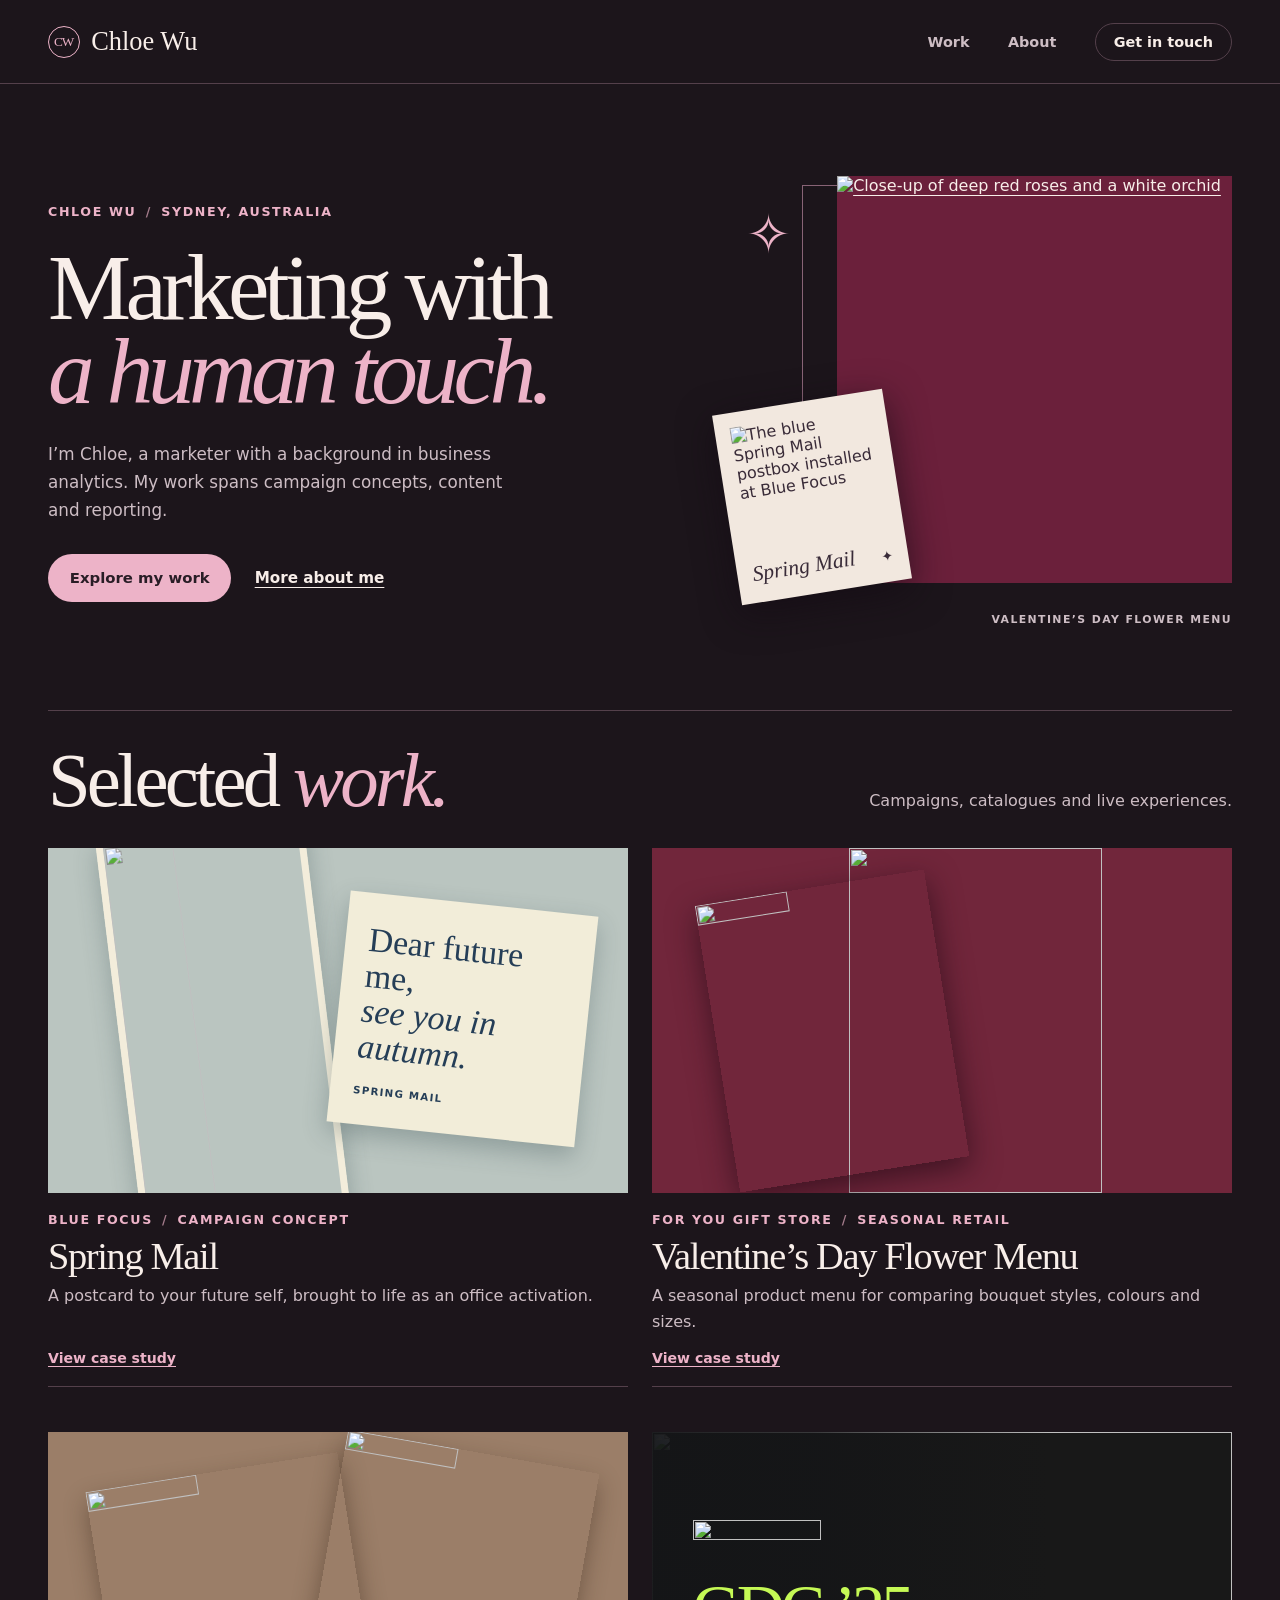
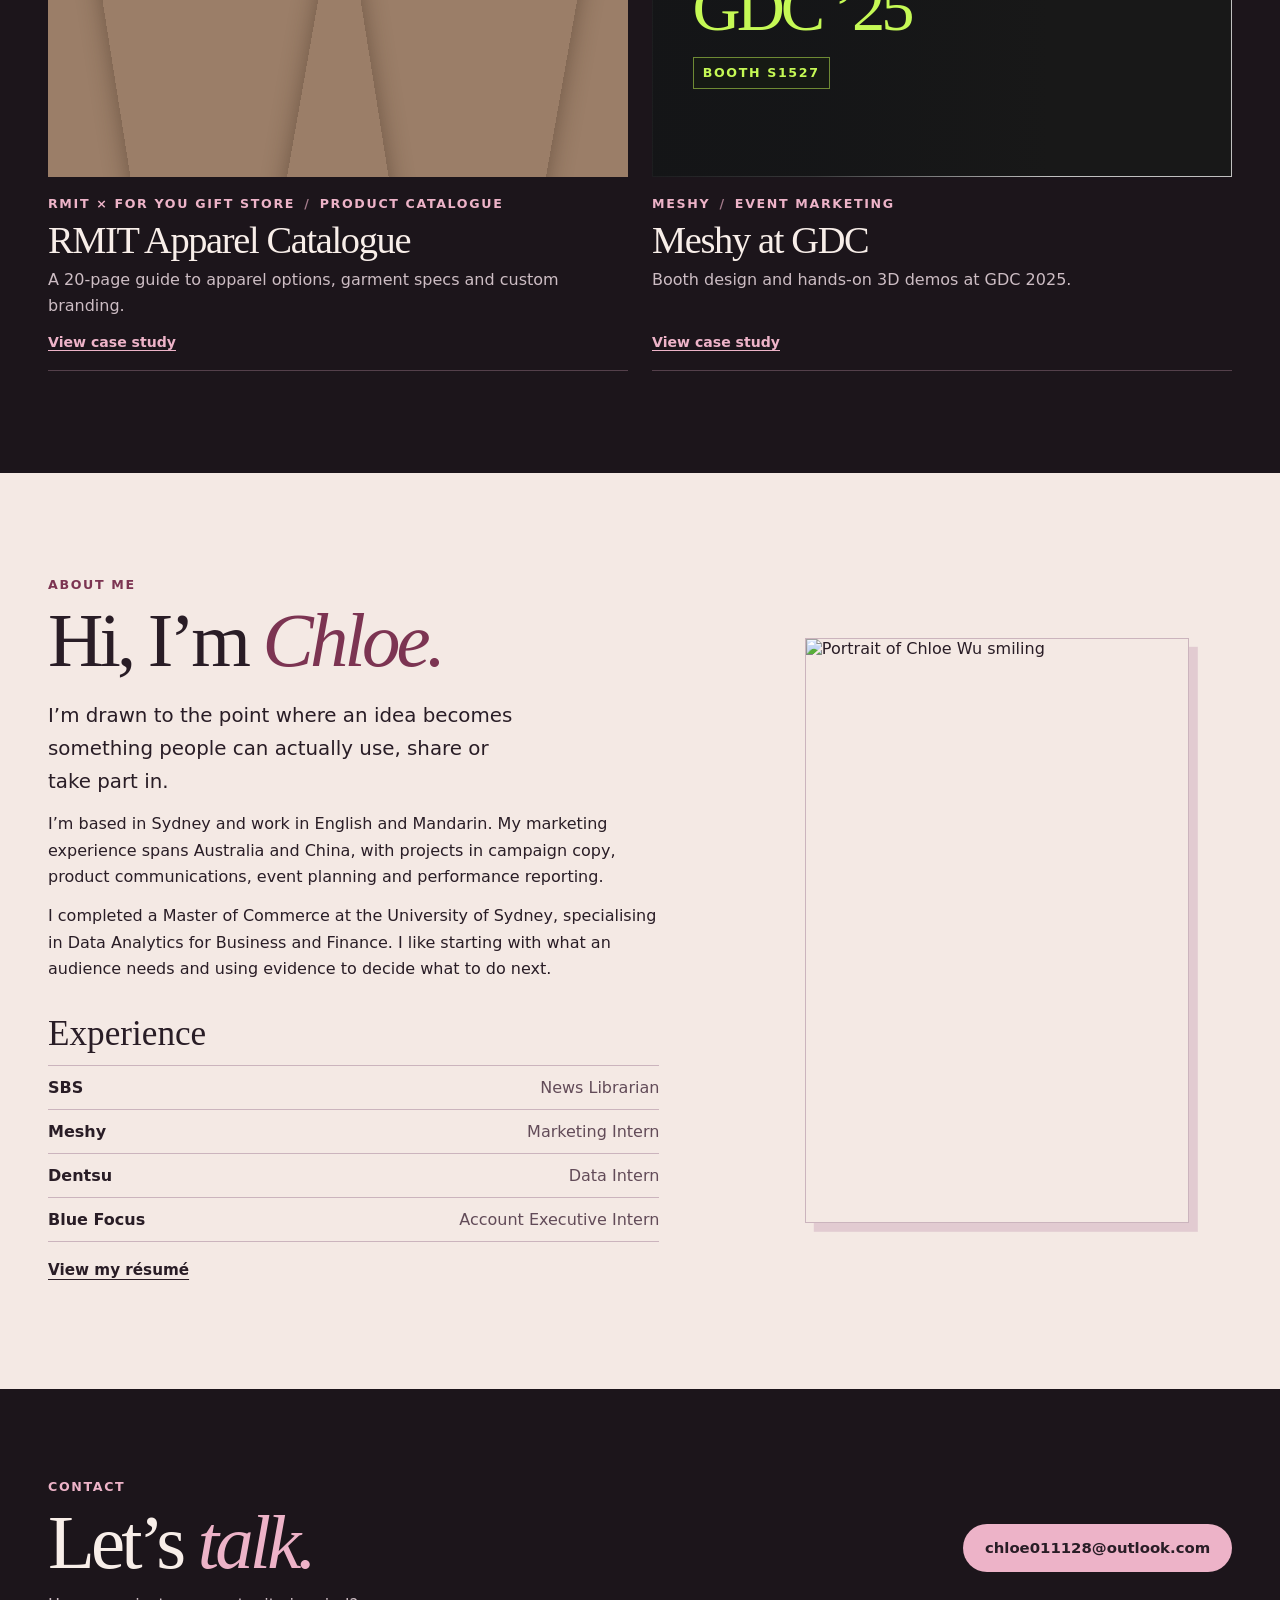
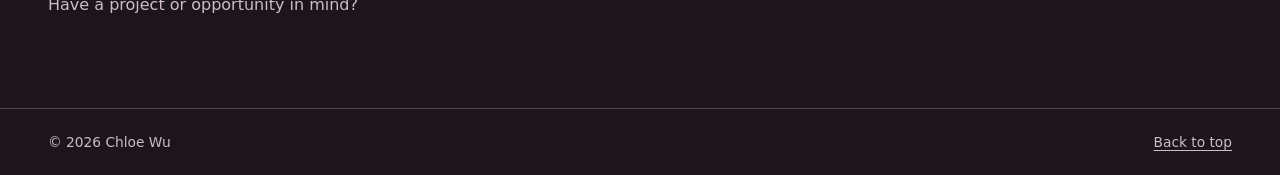
==== index.html @ f02d383d "Add portfolio pages and styles" ====
<!doctype html>
<html lang="en">
<head>
  <meta charset="utf-8">
  <meta name="viewport" content="width=device-width, initial-scale=1">
  <meta name="theme-color" content="#1c151b">
  <meta name="description" content="Selected work by Chloe Wu, a Sydney-based marketer working across campaign concepts, content and analytics.">
  <title>Chloe Wu | Marketing Portfolio</title>
  <link rel="icon" href="assets/icon.png">
  <link rel="stylesheet" href="styles.css">
</head>
<body>
  <a class="skip-link" href="#main">Skip to content</a>
  <header class="site-header">
    <div class="shell header-inner">
      <a class="wordmark" href="./" aria-label="Chloe Wu home">
        <span class="seal" aria-hidden="true">CW</span> Chloe Wu
      </a>
      <nav class="site-nav" aria-label="Main navigation">
        <a href="#work">Work</a>
        <a href="#about">About</a>
        <a class="nav-contact" href="#contact">Get in touch</a>
      </nav>
    </div>
  </header>

  <main id="main">
    <section class="hero shell" aria-labelledby="hero-title">
      <div class="hero-copy">
        <p class="overline hero-location">Chloe Wu <span aria-hidden="true">/</span> Sydney, Australia</p>
        <h1 id="hero-title">Marketing with<br><em>a human touch.</em></h1>
        <p class="intro">I’m Chloe, a marketer with a background in business analytics. My work spans campaign concepts, content and reporting.</p>
        <div class="hero-actions">
          <a class="button button-primary" href="#work">Explore my work</a>
          <a class="text-link" href="#about">More about me</a>
        </div>
      </div>
      <div class="hero-art" aria-label="Details from two featured projects">
        <a class="hero-flower" href="valentines.html" aria-label="View the Valentine’s Day Flower Menu case study">
          <img src="assets/rose-detail.webp" alt="Close-up of deep red roses and a white orchid">
        </a>
        <a class="hero-postcard" href="spring-mail.html" aria-label="View the Spring Mail case study">
          <img src="assets/spring-mailbox.webp" alt="The blue Spring Mail postbox installed at Blue Focus">
          <span>Spring Mail <span aria-hidden="true">✦</span></span>
        </a>
        <span class="hero-sparkle" aria-hidden="true">✧</span>
        <span class="hero-caption overline">Valentine’s Day Flower Menu</span>
      </div>
    </section>

    <section class="work shell" id="work" aria-labelledby="work-title">
      <div class="section-heading">
        <h2 id="work-title">Selected <em>work.</em></h2>
        <p>Campaigns, catalogues and live experiences.</p>
      </div>
      <div class="project-grid">
        <article class="project">
          <a class="project-link" href="spring-mail.html">
            <div class="project-art art-spring">
              <img class="spring-print" src="assets/spring-mailbox.webp" alt="" width="402" height="469" loading="lazy">
              <div class="spring-print-copy" aria-hidden="true">Dear future me,<br><i>see you in autumn.</i><span>Spring Mail</span></div>
            </div>
            <div class="project-copy">
              <p class="overline">Blue Focus <span aria-hidden="true">/</span> Campaign concept</p>
              <h3>Spring Mail</h3>
              <p>A postcard to your future self, brought to life as an office activation.</p>
              <span class="project-action">View case study</span>
            </div>
          </a>
        </article>
        <article class="project">
          <a class="project-link" href="valentines.html">
            <div class="project-art art-valentine">
              <img class="valentine-detail" src="assets/rose-detail.webp" alt="" width="713" height="714" loading="lazy">
              <img class="valentine-cover" src="assets/valentine-cover.webp" alt="" width="1201" height="1500" loading="lazy">
            </div>
            <div class="project-copy">
              <p class="overline">For You Gift Store <span aria-hidden="true">/</span> Seasonal retail</p>
              <h3>Valentine’s Day Flower Menu</h3>
              <p>A seasonal product menu for comparing bouquet styles, colours and sizes.</p>
              <span class="project-action">View case study</span>
            </div>
          </a>
        </article>
        <article class="project">
          <a class="project-link" href="catalogue.html">
            <div class="project-art art-catalogue">
              <img class="catalogue-cover" src="assets/catalogue-cover.webp" alt="" width="1061" height="1500" loading="lazy">
              <img class="catalogue-inside" src="assets/catalogue-polos.webp" alt="" width="1061" height="1500" loading="lazy">
            </div>
            <div class="project-copy">
              <p class="overline">RMIT × For You Gift Store <span aria-hidden="true">/</span> Product catalogue</p>
              <h3>RMIT Apparel Catalogue</h3>
              <p>A 20-page guide to apparel options, garment specs and custom branding.</p>
              <span class="project-action">View case study</span>
            </div>
          </a>
        </article>
        <article class="project">
          <a class="project-link" href="meshy.html">
            <div class="project-art art-meshy" aria-hidden="true">
              <img class="meshy-artwork" src="assets/meshy-gdc-artwork.webp" width="1600" height="900" alt="" loading="lazy">
              <div class="meshy-poster">
                <img class="meshy-wordmark" src="assets/meshy-wordmark.svg" width="406" height="128" alt="" loading="lazy">
                <p class="meshy-poster-title">GDC ’25</p>
                <p class="overline">Booth S1527</p>
              </div>
            </div>
            <div class="project-copy">
              <p class="overline">Meshy <span aria-hidden="true">/</span> Event marketing</p>
              <h3>Meshy at GDC</h3>
              <p>Booth design and hands-on 3D demos at GDC 2025.</p>
              <span class="project-action">View case study</span>
            </div>
          </a>
        </article>
      </div>
    </section>

    <section class="about" id="about" aria-labelledby="about-title">
      <div class="shell about-inner">
        <div>
          <p class="overline">About me</p>
          <h2 id="about-title">Hi, I’m <em>Chloe.</em></h2>
          <p class="about-lede">I’m drawn to the point where an idea becomes something people can actually use, share or take part in.</p>
          <p>I’m based in Sydney and work in English and Mandarin. My marketing experience spans Australia and China, with projects in campaign copy, product communications, event planning and performance reporting.</p>
          <p>I completed a Master of Commerce at the University of Sydney, specialising in Data Analytics for Business and Finance. I like starting with what an audience needs and using evidence to decide what to do next.</p>
        </div>
        <figure class="about-portrait">
          <img src="assets/chloe-portrait.webp?v=b57945d8" width="900" height="1374" alt="Portrait of Chloe Wu smiling" loading="lazy" decoding="async">
        </figure>
        <div class="experience">
          <h3>Experience</h3>
          <dl>
            <div><dt>SBS</dt><dd>News Librarian</dd></div>
            <div><dt>Meshy</dt><dd>Marketing Intern</dd></div>
            <div><dt>Dentsu</dt><dd>Data Intern</dd></div>
            <div><dt>Blue Focus</dt><dd>Account Executive Intern</dd></div>
          </dl>
          <a class="text-link" href="resume.html">View my résumé</a>
        </div>
      </div>
    </section>

    <section class="contact shell" id="contact" aria-labelledby="contact-title">
      <div>
        <p class="overline">Contact</p>
        <h2 id="contact-title">Let’s <em>talk.</em></h2>
        <p>Have a project or opportunity in mind?</p>
      </div>
      <a class="button button-primary email-button" href="mailto:chloe011128@outlook.com">chloe011128@outlook.com</a>
    </section>
  </main>
  <footer class="site-footer">
    <div class="shell footer-inner">
      <span>© 2026 Chloe Wu</span>
      <a href="#">Back to top</a>
    </div>
  </footer>
</body>
</html>
---- styles.css ----
:root {
  color-scheme: dark;
  --background: #1c151b;
  --text: #f8eee9;
  --muted: #cdbdc4;
  --accent: #edb3c8;
  --line: #54404b;
  --paper: #f4e9e4;
  --ink: #291d26;
  --serif: "Instrument Serif", "Baskerville", "Palatino Linotype", "Book Antiqua", Georgia, serif;
  --sans: "DM Sans", "Avenir Next", Avenir, system-ui, sans-serif;
  font-family: var(--sans);
  font-synthesis: none;
  scroll-behavior: smooth;
}

*, *::before, *::after { box-sizing: border-box; }
body { margin: 0; color: var(--text); background: var(--background); }
img { display: block; width: 100%; height: auto; }
a { color: inherit; text-underline-offset: .25em; }
a:focus-visible { outline: 2px solid currentColor; outline-offset: 5px; }
h1, h2, h3, p, dl, dd, figure { margin: 0; }
h1, h2, h3 { font-weight: 400; }
em { color: var(--accent); font-weight: 400; }
p { line-height: 1.65; }
.shell { width: min(100% - 6rem, 76rem); margin-inline: auto; }
.overline {
  color: var(--accent);
  font-size: .79rem;
  font-weight: 650;
  letter-spacing: .13em;
  line-height: 1.5;
  text-transform: uppercase;
}
.overline span { opacity: .65; margin-inline: .25em; }
.skip-link {
  position: fixed;
  z-index: 5;
  top: .6rem;
  left: .6rem;
  padding: .65rem 1rem;
  transform: translateY(-170%);
  background: var(--paper);
  color: var(--ink);
}
.skip-link:focus { transform: none; }

.site-header { border-bottom: 1px solid var(--line); }
.header-inner, .footer-inner {
  display: flex;
  align-items: center;
  justify-content: space-between;
  min-height: 5.2rem;
  gap: 1rem;
}
.wordmark {
  display: inline-flex;
  align-items: center;
  gap: .7rem;
  color: var(--text);
  white-space: nowrap;
  font-family: var(--serif);
  font-size: 1.65rem;
  text-decoration: none;
}
.seal {
  display: grid;
  width: 2rem;
  height: 2rem;
  place-items: center;
  border: 1px solid var(--accent);
  border-radius: 50%;
  color: var(--accent);
  font-size: .83rem;
  letter-spacing: -.09em;
  padding-right: .08em;
}
.site-nav { display: flex; align-items: center; gap: clamp(1rem, 3vw, 2.5rem); }
.site-nav a {
  padding-block: .65rem;
  color: var(--muted);
  white-space: nowrap;
  text-decoration: none;
  font-size: .9rem;
  font-weight: 550;
}
.site-nav a:hover, .site-nav a[aria-current] { color: var(--text); text-decoration: underline; }
.site-nav .nav-contact {
  padding: .63rem 1.12rem;
  border: 1px solid var(--line);
  border-radius: 2rem;
  color: var(--text);
}
.site-nav .nav-contact:hover { border-color: var(--accent); color: var(--accent); text-decoration: none; }

.hero {
  display: grid;
  grid-template-columns: 1.22fr 1fr;
  align-items: center;
  gap: clamp(1.25rem, 4.7vw, 4.5rem);
  padding-block: clamp(3.7rem, 7.2vw, 7rem) clamp(3.4rem, 6.4vw, 6rem);
}
.hero-location { margin-bottom: 1.5rem; }
.hero h1 {
  font-family: var(--serif);
  font-size: clamp(3.25rem, 7.3vw, 7rem);
  line-height: .9;
  letter-spacing: -.06em;
}
.hero h1 em { white-space: nowrap; }
.hero-copy .intro {
  max-width: 29rem;
  margin-top: 1.7rem;
  color: var(--muted);
  font-size: 1.05rem;
}
.hero-actions, .case-actions {
  display: flex;
  align-items: center;
  flex-wrap: wrap;
  gap: 1rem 1.45rem;
  margin-top: 1.85rem;
}
.button {
  display: inline-flex;
  align-items: center;
  justify-content: center;
  min-height: 3rem;
  padding: .72rem 1.3rem;
  border: 1px solid transparent;
  border-radius: 2rem;
  text-align: center;
  text-decoration: none;
  font-size: .93rem;
  font-weight: 700;
  transition: background-color .2s, border-color .2s;
}
.button-primary { color: var(--ink); background: var(--accent); }
.button-primary:hover { background: #f8c9d9; }
.button-secondary { border-color: var(--line); color: var(--text); }
.button-secondary:hover { border-color: var(--accent); background: #372832; }
.text-link { display: inline-block; padding-block: .45rem; font-size: .95rem; font-weight: 600; }
.text-link:hover { color: var(--accent); }

.hero-art { position: relative; isolation: isolate; aspect-ratio: 1.12; }
.hero-art::before {
  position: absolute;
  inset: 2% 6% 10% 15%;
  z-index: -1;
  border: 1px solid #886376;
  content: "";
}
.hero-flower {
  position: absolute;
  inset: 0 0 10% 22%;
  overflow: hidden;
  display: block;
  background: #6b203b;
}
.hero-flower img { height: 100%; object-fit: cover; transition: transform .45s; }
.hero-flower:hover img { transform: scale(1.04); }
.hero-postcard {
  position: absolute;
  left: 0;
  bottom: 8%;
  display: block;
  width: 34%;
  padding: 3%;
  transform: rotate(-9deg);
  background: #f2e8df;
  color: #392b38;
  box-shadow: 0 10px 36px #140b13aa;
  text-decoration: none;
  transition: transform .22s;
}
.hero-postcard:hover { transform: rotate(-5deg) translateY(-.25rem); }
.hero-postcard img { aspect-ratio: 1.13; object-fit: cover; object-position: 50% 42%; }
.hero-postcard span { display: block; padding-top: .5em; font-family: var(--serif); font-style: italic; font-size: clamp(.85rem, 2vw, 1.35rem); }
.hero-postcard span span { float: right; font-family: var(--sans); font-style: normal; font-size: .65em; }
.hero-caption { position: absolute; right: 0; bottom: 0; color: var(--muted); font-size: .68rem; }
.hero-sparkle { position: absolute; top: 7%; left: 4%; color: var(--accent); font-size: clamp(1.8rem, 4.2vw, 3.85rem); line-height: 1; }

.work { padding-bottom: clamp(3.6rem, 8vw, 7rem); border-top: 1px solid var(--line); scroll-margin-top: 1.25rem; }
.section-heading {
  display: flex;
  justify-content: space-between;
  align-items: baseline;
  gap: 1.25rem;
  padding-block: 2rem 1.8rem;
}
.section-heading h2, .about h2, .contact h2 {
  font-family: var(--serif);
  font-size: clamp(3.15rem, 6vw, 5.55rem);
  line-height: .99;
  letter-spacing: -.05em;
}
.section-heading > p { color: var(--muted); }
.project-grid { display: grid; grid-template-columns: repeat(2, minmax(0, 1fr)); gap: 2.8rem 1.5rem; }
.project { min-width: 0; }
.project-link {
  display: flex;
  flex-direction: column;
  height: 100%;
  border-bottom: 1px solid var(--line);
  text-decoration: none;
}
.project-art {
  position: relative;
  isolation: isolate;
  overflow: hidden;
  aspect-ratio: 1.68;
  background: #4c3845;
}
.project-art > img, .project-art > div { transition: transform .35s; }
.project-link:hover .project-art > :first-child { transform: scale(1.045) rotate(var(--art-tilt, 0deg)); }
.art-spring { background: #bac5c0; }
.spring-print {
  position: absolute;
  --art-tilt: -7deg;
  top: -6%;
  left: 12%;
  width: 36%;
  height: 113%;
  object-fit: cover;
  border: .45rem solid #f3eddb;
  transform: rotate(var(--art-tilt));
  box-shadow: 0 10px 24px #2f47494d;
}
.spring-print-copy {
  position: absolute;
  top: 16%;
  left: 50%;
  width: 43%;
  padding: 5% 4%;
  transform: rotate(6deg);
  background: #f2edd9;
  color: #253e57;
  font-family: var(--serif);
  font-size: clamp(1.25rem, 2.65vw, 2.45rem);
  line-height: 1.05;
  box-shadow: 0 10px 24px #2f47494d;
}
.spring-print-copy span {
  display: block;
  margin-top: 1.2rem;
  font: 650 .64rem var(--sans);
  letter-spacing: .125em;
  text-transform: uppercase;
}
.art-valentine { background: #71263b; }
.valentine-detail { position: absolute; inset: 0 0 0 auto; width: 66%; height: 100%; object-fit: cover; }
.valentine-cover {
  position: absolute;
  top: 11%;
  left: 11%;
  width: 40%;
  transform: rotate(-9deg);
  box-shadow: 0 10px 30px #260b16aa;
}
.art-catalogue { background: #9b7e68; }
.catalogue-cover, .catalogue-inside {
  position: absolute;
  width: 44%;
  box-shadow: 0 11px 24px #33231570;
}
.catalogue-cover { --art-tilt: -9deg; left: 11%; top: 11%; z-index: 1; transform: rotate(var(--art-tilt)); }
.catalogue-inside { left: 46%; top: 5%; transform: rotate(10deg); }
.art-meshy {
  --meshy-lime: #c5f955;
  background: #181818;
}
.meshy-artwork {
  position: absolute;
  inset: 0;
  height: 100%;
  object-fit: cover;
  object-position: 63% bottom;
}
.art-meshy::after {
  position: absolute;
  inset: 0;
  z-index: 1;
  background: linear-gradient(90deg, #141517f2 0%, #141517c9 28%, #14151700 69%);
  content: "";
  pointer-events: none;
}
.meshy-poster {
  position: relative;
  z-index: 2;
  display: grid;
  align-content: center;
  justify-items: start;
  gap: clamp(.65rem, 1.5vw, 1.35rem);
  height: 100%;
  padding: 5% 7%;
}
.meshy-wordmark { width: clamp(5.5rem, 10vw, 8rem); }
.meshy-poster-title {
  color: var(--meshy-lime);
  font: 400 clamp(2.65rem, 5.2vw, 5rem)/.88 var(--serif);
  letter-spacing: -.06em;
}
.meshy-poster .overline {
  padding: .46em .72em;
  border: 1px solid #c5f95580;
  background: #161a14;
  color: var(--meshy-lime);
}
.project-copy { display: grid; grid-template-rows: auto auto 1fr auto; flex: 1; align-items: start; gap: .44rem; padding-block: 1.1rem 1.25rem; }
.project-copy h3 { font-family: var(--serif); font-size: clamp(1.85rem, 3vw, 2.75rem); line-height: 1.02; letter-spacing: -.035em; }
.project-copy > p:not(.overline) { color: var(--muted); }
.project-action { justify-self: start; margin-top: .45rem; font-size: .88rem; font-weight: 650; color: var(--accent); text-decoration: underline; text-underline-offset: .23em; }
.project-link:hover .project-action { color: var(--text); }

.about { background: var(--paper); color: var(--ink); }
.about-inner {
  display: grid;
  grid-template-columns: minmax(0, 1.3fr) minmax(0, 1fr);
  gap: 2rem clamp(2rem, 8vw, 8rem);
  padding-block: clamp(3.4rem, 8vw, 7rem);
}
.about .overline, .about em, .about .text-link:hover { color: #7c3452; }
.about h2 { margin-block: .55rem 1.3rem; }
.about p + p { margin-top: .8rem; }
.about .about-lede { font-size: 1.24rem; max-width: 30rem; }
.about-portrait {
  grid-area: 1 / 2 / span 2;
  align-self: center;
  justify-self: center;
  width: min(100%, 24rem);
  border: 1px solid #cbb4bd;
  box-shadow: .55rem .55rem 0 #e2cbd1;
}
.experience { grid-column: 1; }
.experience h3 { font-family: var(--serif); font-size: 2.2rem; margin-bottom: .65rem; }
.experience dl { border-top: 1px solid #cbb4bd; }
.experience dl div { display: flex; justify-content: space-between; align-items: baseline; gap: .8rem; padding: .75rem 0; border-bottom: 1px solid #cbb4bd; }
.experience dt { font-weight: 700; }
.experience dd { text-align: right; color: #624b58; }
.experience .text-link { margin-top: .75rem; }

.contact { display: flex; align-items: center; justify-content: space-between; flex-wrap: wrap; gap: 1.4rem; padding-block: clamp(3.3rem, 7vw, 6rem); }
.contact h2 { margin-block: .5rem .7rem; }
.contact p:last-child { color: var(--muted); }
.email-button { overflow-wrap: anywhere; }
.site-footer { border-top: 1px solid var(--line); }
.footer-inner { min-height: 4.1rem; color: var(--muted); font-size: .86rem; }
.footer-inner a:hover { color: var(--text); }

.case-main { padding-block: 2rem 5rem; }
.case-back { color: var(--muted); }
.case-header { padding-block: 2.4rem 2.1rem; }
.case-header h1 {
  max-width: 66rem;
  margin-block: .72rem 1rem;
  font: 400 clamp(3.25rem, 8vw, 7.3rem)/.9 var(--serif);
  letter-spacing: -.055em;
}
.case-header .intro { max-width: 40rem; color: var(--muted); font-size: 1.12rem; }
.case-figure { margin-bottom: 2.6rem; }
.case-figure > .project-art { aspect-ratio: 2.45; }
.case-figure .spring-print { width: 26%; left: 19%; }
.case-figure .spring-print-copy { width: 33%; }
.case-figure .valentine-cover { width: 27%; left: 15%; }
.case-figure .catalogue-cover, .case-figure .catalogue-inside { width: 26%; }
.case-figure .catalogue-cover { left: 23%; }
.case-figure .catalogue-inside { left: 48%; }
.gdc-hero .meshy-poster-title { font-size: clamp(3.25rem, 8.4vw, 8rem); }
.gdc-hero .meshy-wordmark { width: clamp(6rem, 13vw, 10rem); }
.case-content {
  display: grid;
  grid-template-columns: minmax(0, 1.65fr) minmax(0, .8fr);
  gap: 2.1rem 4rem;
  max-width: 64rem;
  margin: 0 auto 3.2rem;
}
.case-story section + section { margin-top: 1.6rem; }
.case-story h2, .case-gallery h2, .resume-content h2 {
  margin-bottom: .65rem;
  font: 400 clamp(1.85rem, 4vw, 3.1rem)/1 var(--serif);
  letter-spacing: -.035em;
}
.case-story p { color: var(--muted); max-width: 40rem; }
.case-facts { align-self: start; border-top: 1px solid var(--line); }
.case-facts div { padding-block: .9rem; border-bottom: 1px solid var(--line); }
.case-facts dt { margin-bottom: .35rem; }
.case-facts dd { line-height: 1.5; }
.case-gallery { margin-top: 3rem; padding-top: 1.6rem; border-top: 1px solid var(--line); }
.gallery-grid { display: grid; grid-template-columns: repeat(3, minmax(0, 1fr)); gap: 1rem; margin-top: 1.2rem; }
.gallery-grid figure { min-width: 0; }
.gallery-grid img { background: var(--paper); }
.gallery-grid figcaption { margin-top: .6rem; color: var(--muted); font-size: .9rem; line-height: 1.5; }
.gallery-grid.spring-gallery { grid-template-columns: 1.2fr 1fr; align-items: start; }
.spring-gallery img { aspect-ratio: 1.85; object-fit: cover; }
.gdc-caption { margin-top: .65rem; color: var(--muted); font-size: .875rem; line-height: 1.55; }
.gdc-caption strong { color: var(--text); }
.gdc-caption a:hover { color: var(--accent); }
.gdc-gallery-grid, .gdc-recap {
  display: grid;
  grid-template-columns: repeat(2, minmax(0, 1fr));
  gap: 1.4rem;
  margin-top: 1.3rem;
}
.gdc-gallery-grid img {
  aspect-ratio: 3 / 2;
  object-fit: contain;
  background: #181818;
}
.gdc-recap {
  align-items: center;
  margin-top: 2.6rem;
  padding-top: 1.6rem;
  gap: clamp(1.4rem, 5vw, 4.5rem);
  border-top: 1px solid var(--line);
}
.gdc-recap h3 {
  margin-bottom: .7rem;
  font: 400 clamp(1.85rem, 4vw, 3rem)/1 var(--serif);
  letter-spacing: -.035em;
}
.gdc-recap .text-link { margin-top: .5rem; }
.case-bottom { display: flex; flex-wrap: wrap; justify-content: space-between; gap: .7rem 2rem; margin-top: 3.5rem; padding-top: 1.2rem; border-top: 1px solid var(--line); }
.case-bottom a:hover, .case-back:hover { color: var(--accent); }

.resume-content { max-width: 54rem; }
.resume-content > section { margin-block: 1.8rem; padding-top: 1.25rem; border-top: 1px solid var(--line); }
.resume-content article + article { margin-top: 1.35rem; }
.resume-content h3 { font-size: 1.1rem; font-weight: 650; }
.resume-content p { max-width: 46rem; color: var(--muted); }
.resume-content .overline { margin-block: .2rem .35rem; color: var(--accent); }
.resume-content section > p + p { margin-top: .6rem; }

@media (max-width: 60rem) {
  .shell { width: calc(100% - 4rem); }
  .hero { gap: 1.5rem; }
  .hero h1 { font-size: clamp(3.35rem, 7.5vw, 5.3rem); }
}
@media (max-width: 44rem) {
  .shell { width: calc(100% - 2.5rem); }
  .header-inner { min-height: 4.4rem; }
  .hero { grid-template-columns: 1fr; gap: 2.25rem; padding-block: 3.3rem 2.7rem; }
  .hero h1 { font-size: clamp(3.25rem, 11.4vw, 5.5rem); }
  .hero-copy .intro { margin-top: 1.15rem; }
  .hero-art { width: min(100%, 30rem); justify-self: center; }
  .section-heading { display: block; padding-block: 1.55rem 1.3rem; }
  .section-heading p { margin-top: .55rem; }
  .project-grid, .about-inner, .case-content { grid-template-columns: 1fr; }
  .about-portrait { grid-area: auto; width: min(100%, 19rem); }
  .project-grid { gap: 2.2rem; }
  .spring-print-copy { font-size: clamp(1.3rem, 4.5vw, 2.4rem); }
  .case-main { padding-top: 1.25rem; }
  .case-header { padding-block: 1.5rem; }
  .case-figure { margin-bottom: 1.8rem; }
  .case-figure > .project-art { aspect-ratio: 1.65; }
  .case-figure .spring-print { width: 35%; left: 12%; }
  .case-figure .spring-print-copy { width: 43%; }
  .case-figure .valentine-cover { width: 40%; left: 11%; }
  .case-figure .catalogue-cover, .case-figure .catalogue-inside { width: 39%; }
  .case-figure .catalogue-cover { left: 15%; }
  .gallery-grid, .gallery-grid.spring-gallery { grid-template-columns: 1fr; }
  .gallery-grid img { max-width: 34rem; }
  .gdc-gallery-grid, .gdc-recap { grid-template-columns: 1fr; }
}
@media (max-width: 25rem) {
  .shell { width: calc(100% - 1.8rem); }
  .site-nav { gap: .65rem; }
  .site-nav .nav-contact { border: 0; padding-inline: 0; }
  .wordmark { font-size: 1.32rem; gap: .42rem; }
  .seal { width: 1.65rem; height: 1.65rem; font-size: .73rem; }
  .site-nav a { font-size: .85rem; }
  .hero h1 { font-size: clamp(2.8rem, 12.5vw, 3.45rem); }
  .hero-caption { letter-spacing: .075em; }
}
@media (prefers-reduced-motion: reduce) {
  *, *::before, *::after { scroll-behavior: auto !important; transition: none !important; }
}
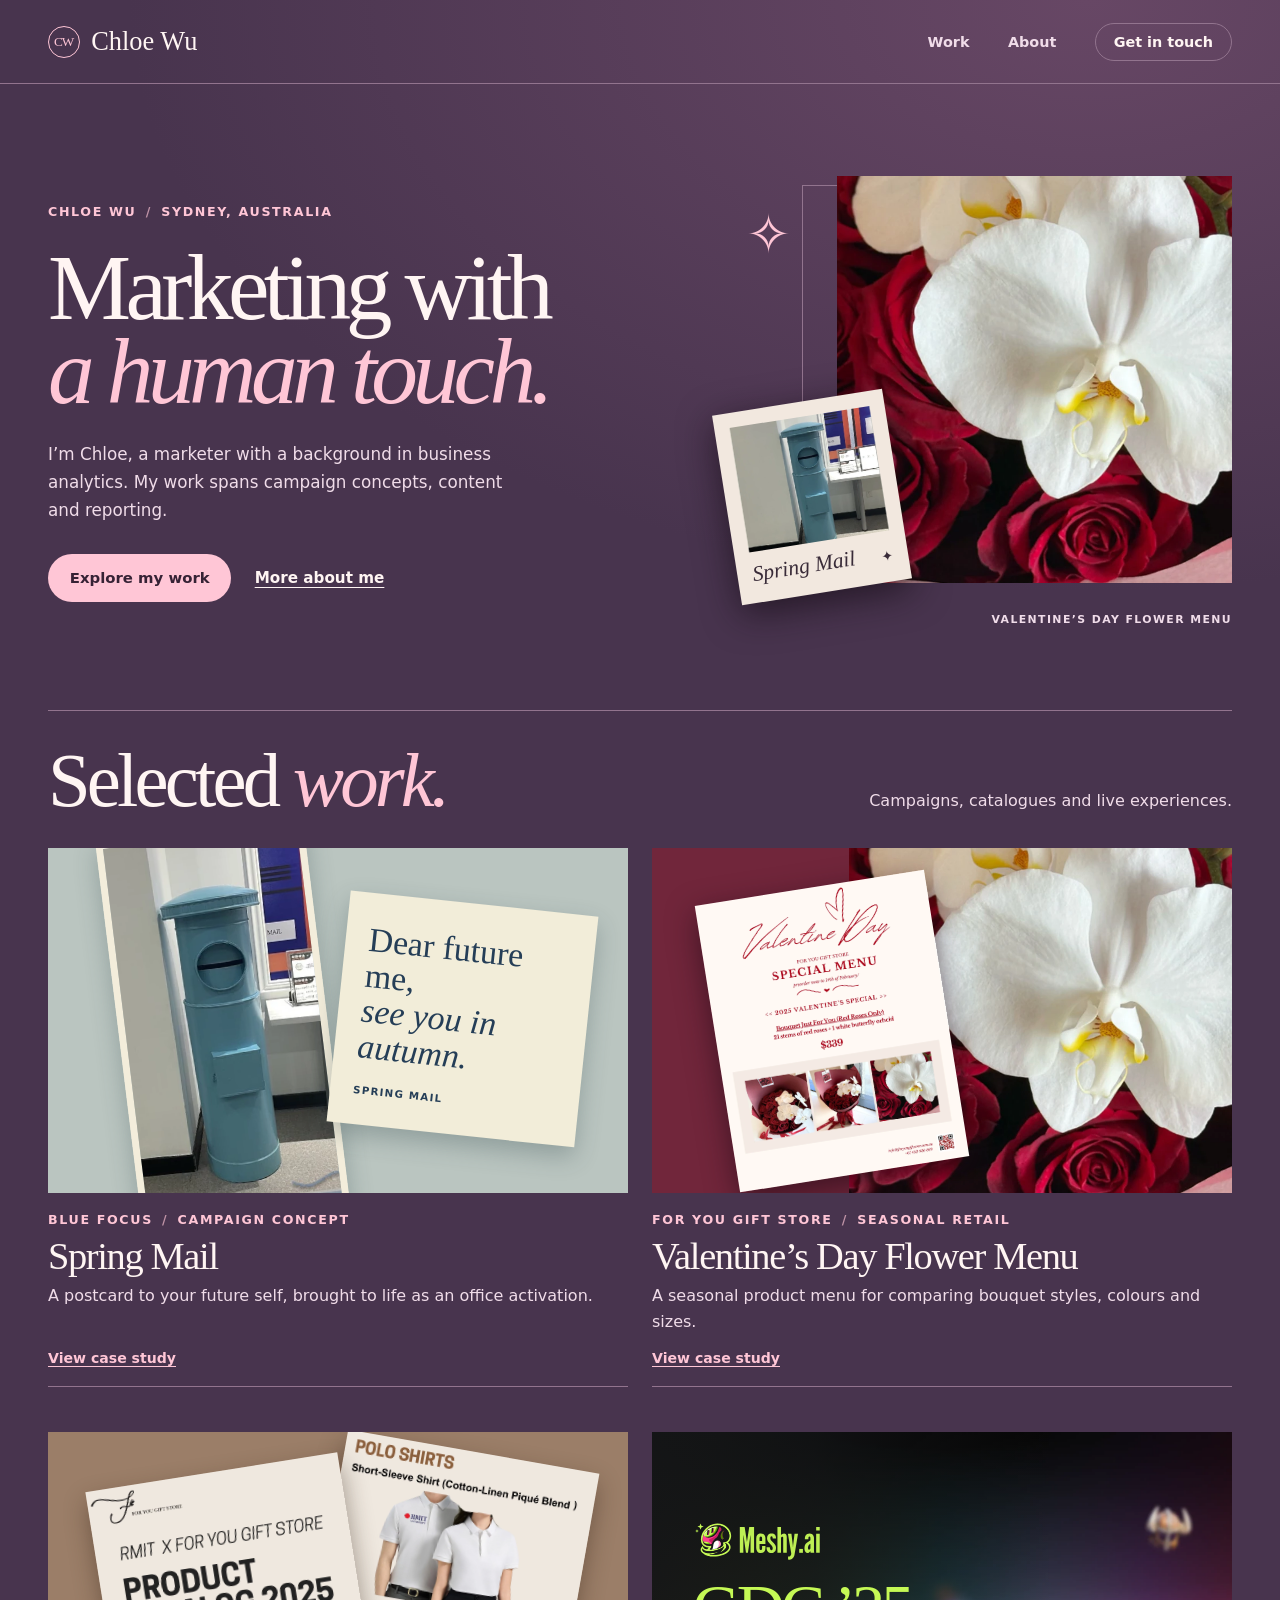
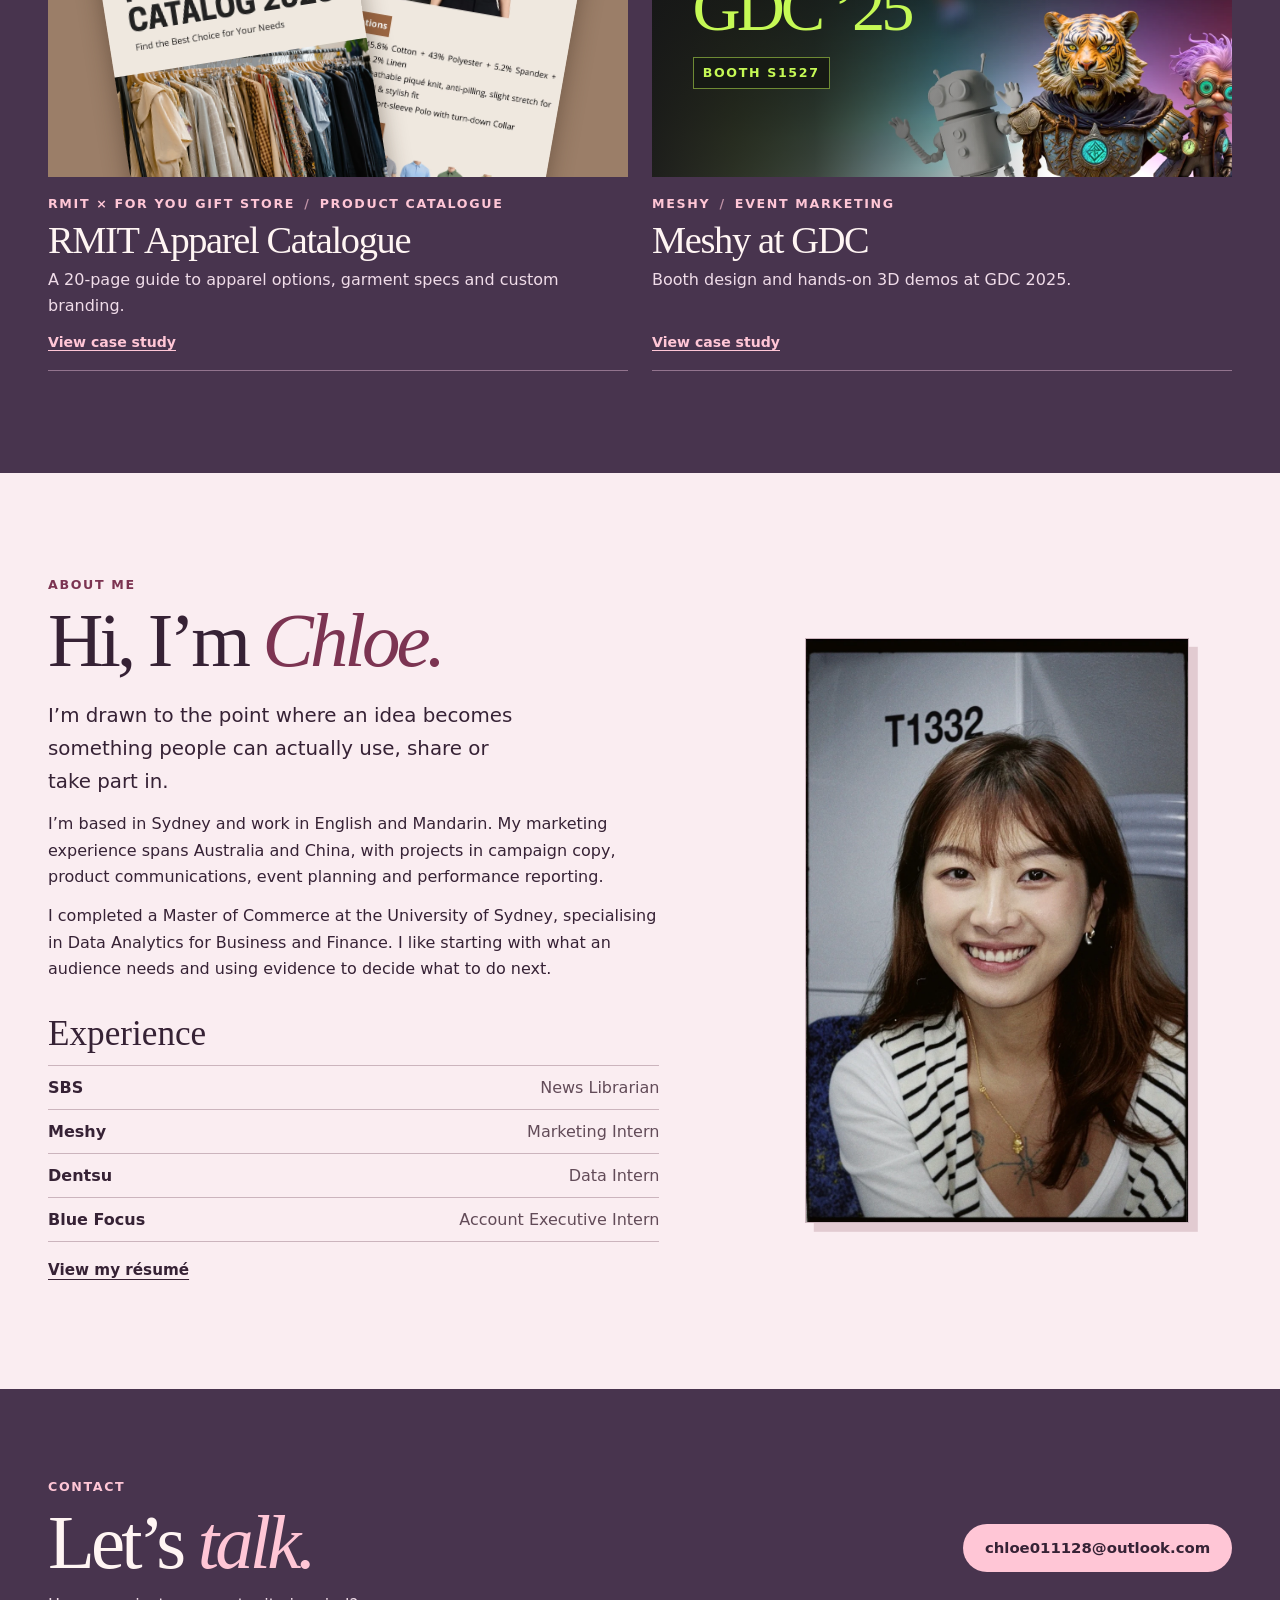
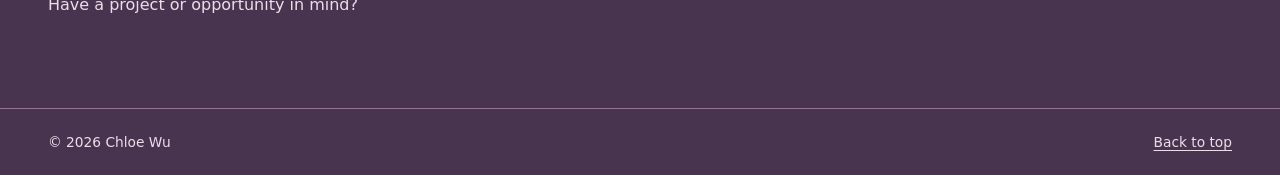
==== commit 8194f7c2: "Refine the portfolio palette and Spring Mail gallery" ====
--- a/index.html
+++ b/index.html
@@ -3,11 +3,11 @@
 <head>
   <meta charset="utf-8">
   <meta name="viewport" content="width=device-width, initial-scale=1">
-  <meta name="theme-color" content="#1c151b">
+  <meta name="theme-color" content="#48344e">
   <meta name="description" content="Selected work by Chloe Wu, a Sydney-based marketer working across campaign concepts, content and analytics.">
   <title>Chloe Wu | Marketing Portfolio</title>
   <link rel="icon" href="assets/icon.png">
-  <link rel="stylesheet" href="styles.css">
+  <link rel="stylesheet" href="styles.css?v=20261127">
 </head>
 <body>
   <a class="skip-link" href="#main">Skip to content</a>
--- a/styles.css
+++ b/styles.css
@@ -1,12 +1,13 @@
 :root {
   color-scheme: dark;
-  --background: #1c151b;
-  --text: #f8eee9;
-  --muted: #cdbdc4;
-  --accent: #edb3c8;
-  --line: #54404b;
-  --paper: #f4e9e4;
-  --ink: #291d26;
+  --background: #48344e;
+  --background-glow: #674765;
+  --text: #fff5f3;
+  --muted: #f0dce9;
+  --accent: #ffc6d6;
+  --line: #92748e;
+  --paper: #faedf1;
+  --ink: #362235;
   --serif: "Instrument Serif", "Baskerville", "Palatino Linotype", "Book Antiqua", Georgia, serif;
   --sans: "DM Sans", "Avenir Next", Avenir, system-ui, sans-serif;
   font-family: var(--sans);
@@ -15,7 +16,11 @@
 }
 
 *, *::before, *::after { box-sizing: border-box; }
-body { margin: 0; color: var(--text); background: var(--background); }
+body {
+  margin: 0;
+  color: var(--text);
+  background: var(--background) radial-gradient(ellipse 60rem 37rem at 85% 0%, var(--background-glow), transparent) no-repeat;
+}
 img { display: block; width: 100%; height: auto; }
 a { color: inherit; text-underline-offset: .25em; }
 a:focus-visible { outline: 2px solid currentColor; outline-offset: 5px; }
@@ -136,9 +141,9 @@
   transition: background-color .2s, border-color .2s;
 }
 .button-primary { color: var(--ink); background: var(--accent); }
-.button-primary:hover { background: #f8c9d9; }
+.button-primary:hover { background: #ffdae3; }
 .button-secondary { border-color: var(--line); color: var(--text); }
-.button-secondary:hover { border-color: var(--accent); background: #372832; }
+.button-secondary:hover { border-color: var(--accent); background: var(--background-glow); }
 .text-link { display: inline-block; padding-block: .45rem; font-size: .95rem; font-weight: 600; }
 .text-link:hover { color: var(--accent); }
 
@@ -147,7 +152,7 @@
   position: absolute;
   inset: 2% 6% 10% 15%;
   z-index: -1;
-  border: 1px solid #886376;
+  border: 1px solid var(--line);
   content: "";
 }
 .hero-flower {
@@ -390,8 +395,8 @@
 .gallery-grid figure { min-width: 0; }
 .gallery-grid img { background: var(--paper); }
 .gallery-grid figcaption { margin-top: .6rem; color: var(--muted); font-size: .9rem; line-height: 1.5; }
-.gallery-grid.spring-gallery { grid-template-columns: 1.2fr 1fr; align-items: start; }
-.spring-gallery img { aspect-ratio: 1.85; object-fit: cover; }
+.gallery-grid.spring-gallery { grid-template-columns: repeat(2, minmax(0, 1fr)); }
+.spring-gallery img { aspect-ratio: 3 / 2; object-fit: cover; }
 .gdc-caption { margin-top: .65rem; color: var(--muted); font-size: .875rem; line-height: 1.55; }
 .gdc-caption strong { color: var(--text); }
 .gdc-caption a:hover { color: var(--accent); }
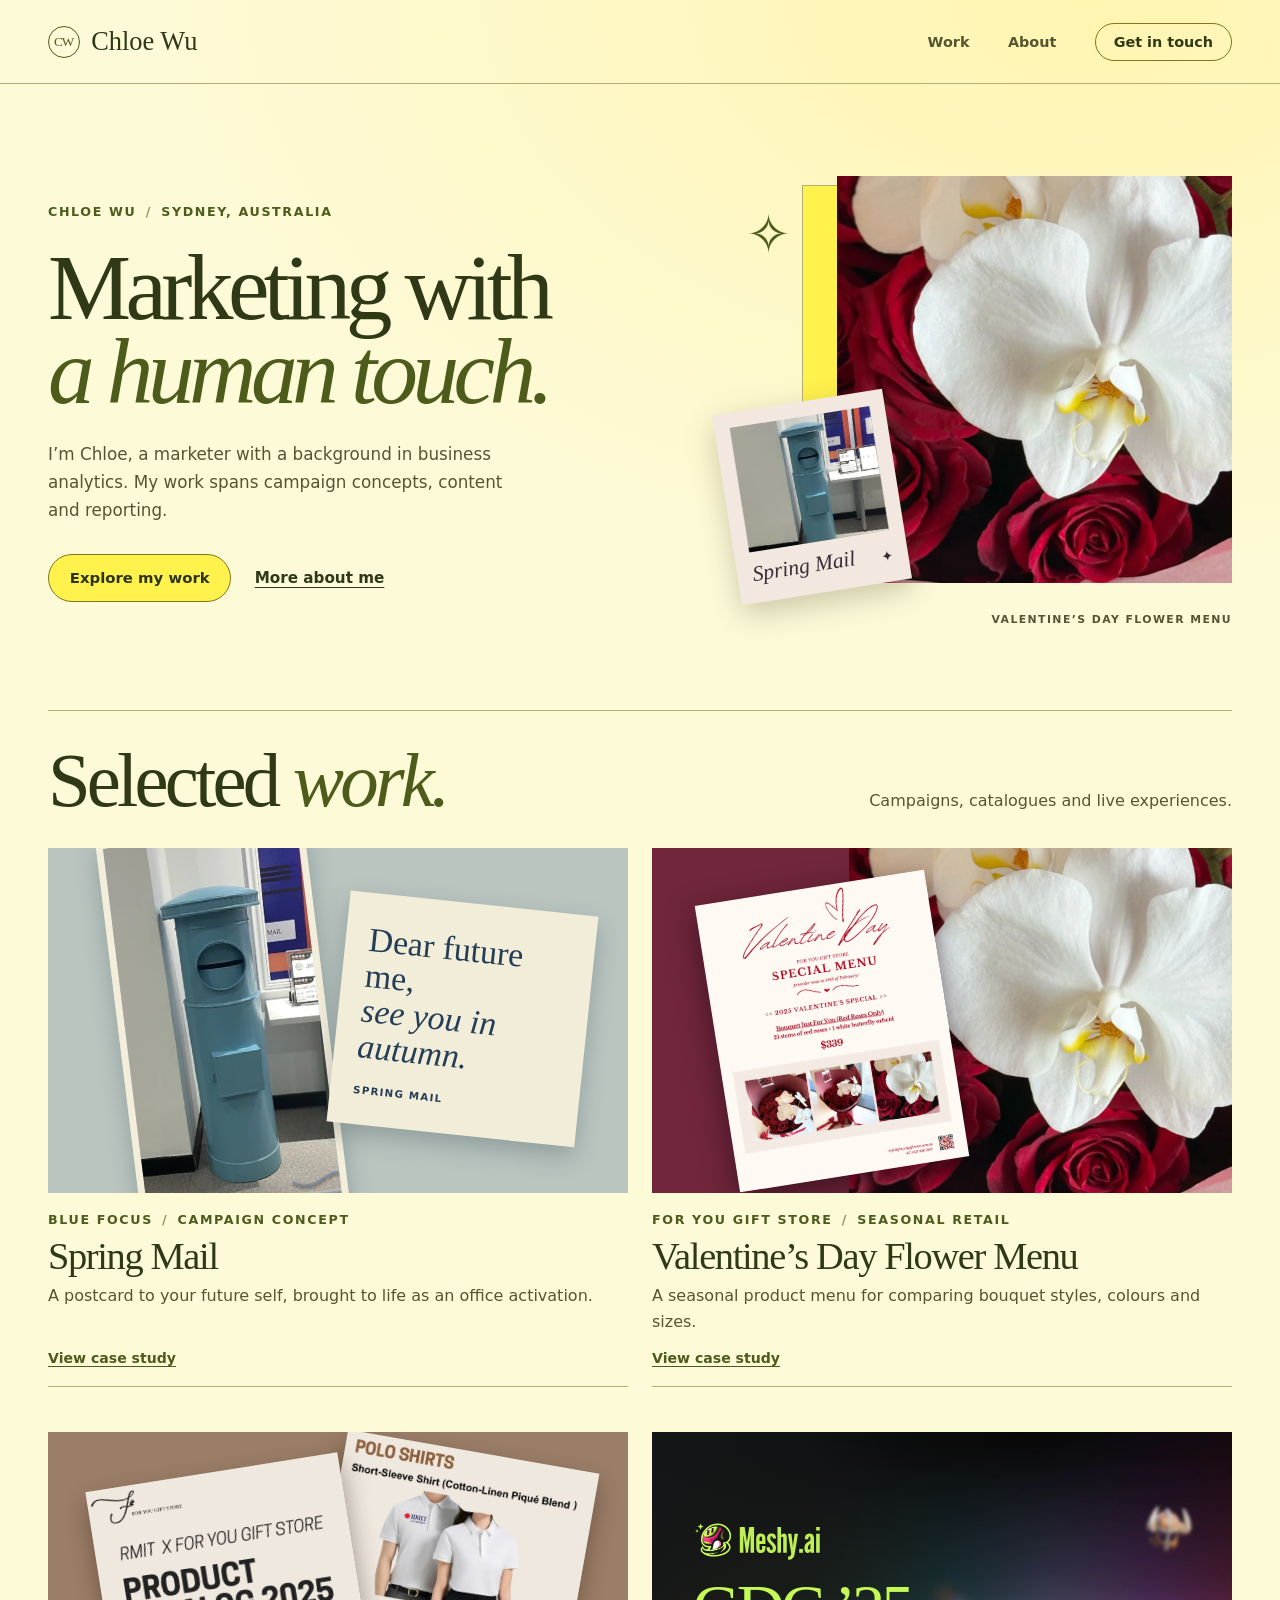
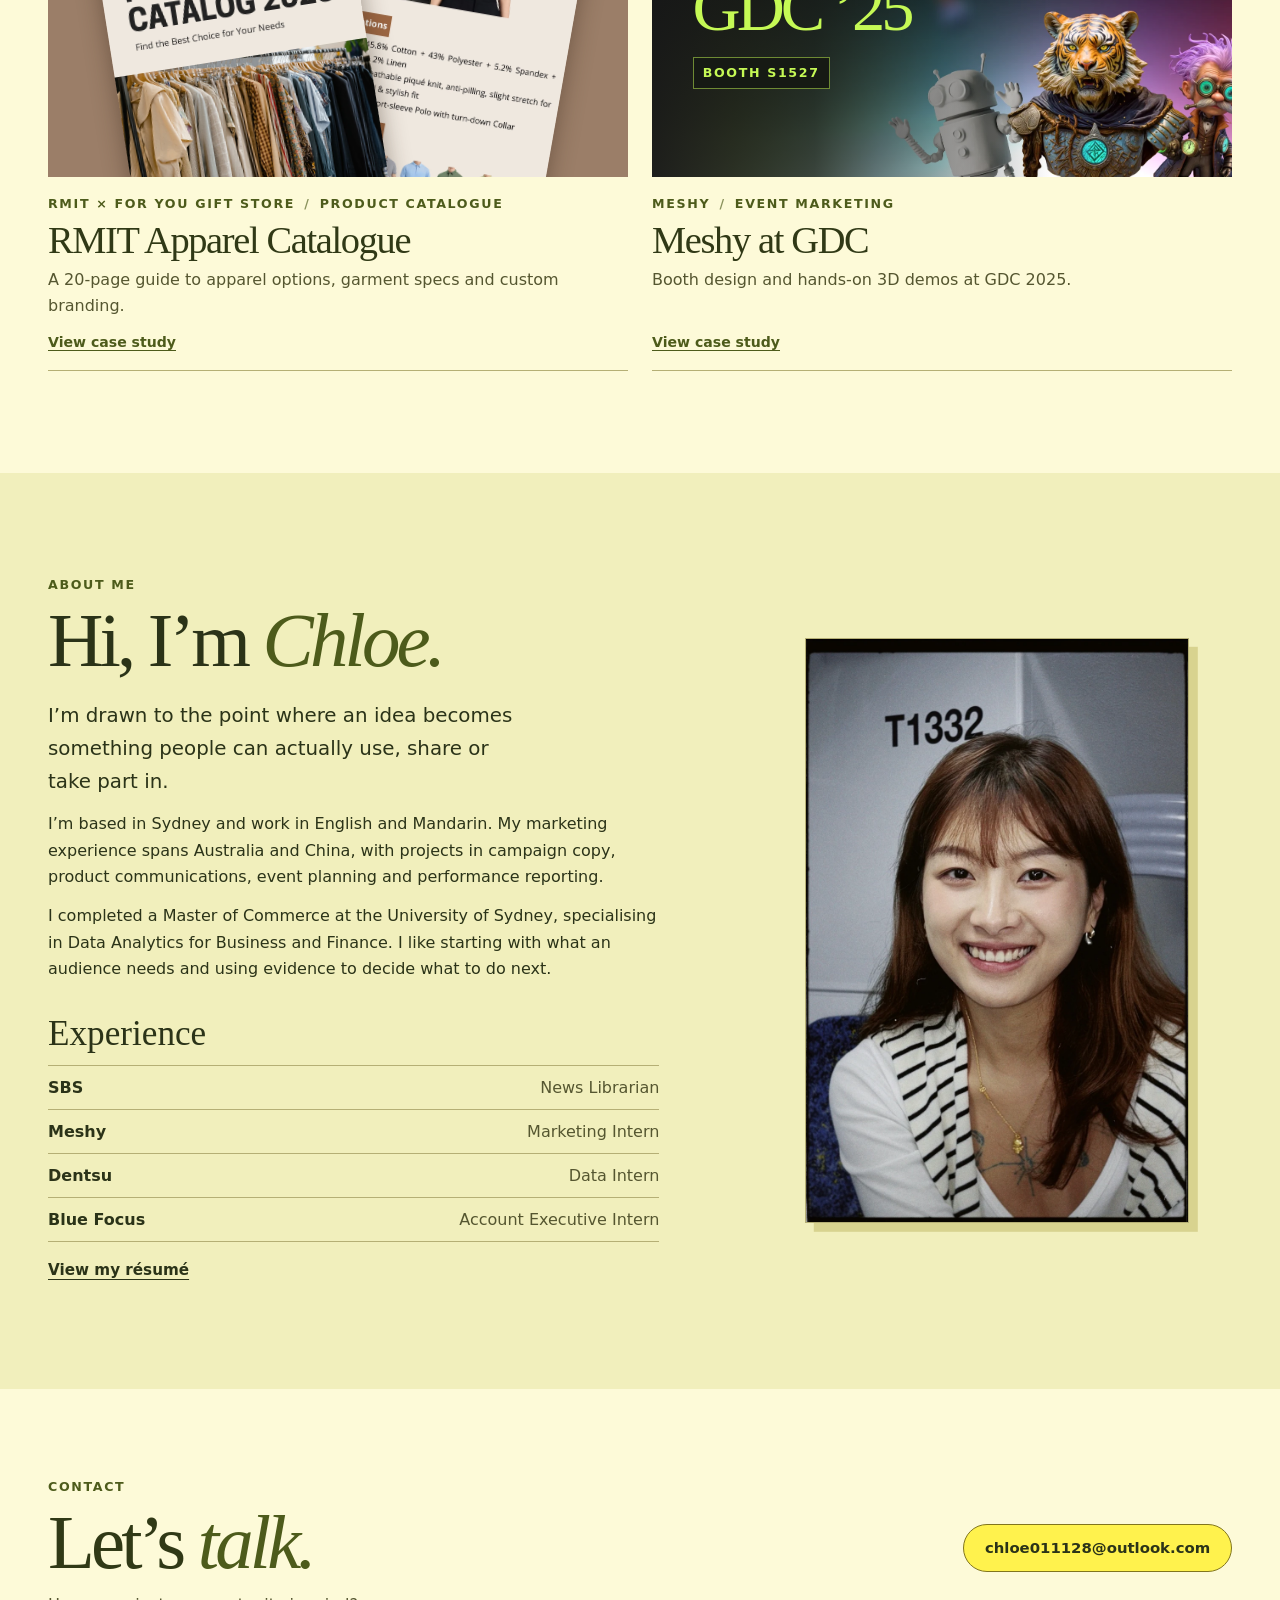
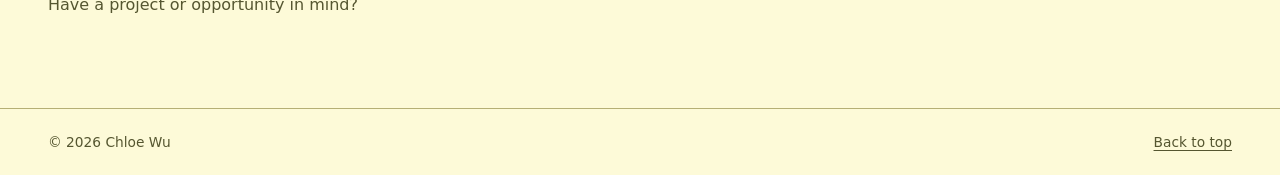
==== commit 003bf7d3: "Use a lemon and olive palette and restore Spring Mail captions" ====
--- a/index.html
+++ b/index.html
@@ -3,11 +3,11 @@
 <head>
   <meta charset="utf-8">
   <meta name="viewport" content="width=device-width, initial-scale=1">
-  <meta name="theme-color" content="#48344e">
+  <meta name="theme-color" content="#fdfad8">
   <meta name="description" content="Selected work by Chloe Wu, a Sydney-based marketer working across campaign concepts, content and analytics.">
   <title>Chloe Wu | Marketing Portfolio</title>
   <link rel="icon" href="assets/icon.png">
-  <link rel="stylesheet" href="styles.css?v=20261127">
+  <link rel="stylesheet" href="styles.css?v=20261127-2">
 </head>
 <body>
   <a class="skip-link" href="#main">Skip to content</a>
--- a/styles.css
+++ b/styles.css
@@ -1,13 +1,16 @@
 :root {
-  color-scheme: dark;
-  --background: #48344e;
-  --background-glow: #674765;
-  --text: #fff5f3;
-  --muted: #f0dce9;
-  --accent: #ffc6d6;
-  --line: #92748e;
-  --paper: #faedf1;
-  --ink: #362235;
+  color-scheme: light;
+  --background: #fdfad8;
+  --background-glow: #fff5b1;
+  --text: #303916;
+  --muted: #555630;
+  --accent: #4d5b1b;
+  --highlight: #fff24d;
+  --highlight-hover: #f7e63d;
+  --line: #b5af75;
+  --control-line: #81751d;
+  --paper: #f1efbc;
+  --ink: #2b3318;
   --serif: "Instrument Serif", "Baskerville", "Palatino Linotype", "Book Antiqua", Georgia, serif;
   --sans: "DM Sans", "Avenir Next", Avenir, system-ui, sans-serif;
   font-family: var(--sans);
@@ -92,7 +95,7 @@
 .site-nav a:hover, .site-nav a[aria-current] { color: var(--text); text-decoration: underline; }
 .site-nav .nav-contact {
   padding: .63rem 1.12rem;
-  border: 1px solid var(--line);
+  border: 1px solid var(--control-line);
   border-radius: 2rem;
   color: var(--text);
 }
@@ -140,9 +143,9 @@
   font-weight: 700;
   transition: background-color .2s, border-color .2s;
 }
-.button-primary { color: var(--ink); background: var(--accent); }
-.button-primary:hover { background: #ffdae3; }
-.button-secondary { border-color: var(--line); color: var(--text); }
+.button-primary { color: var(--ink); background: var(--highlight); border-color: var(--control-line); }
+.button-primary:hover { background: var(--highlight-hover); }
+.button-secondary { border-color: var(--control-line); color: var(--text); }
 .button-secondary:hover { border-color: var(--accent); background: var(--background-glow); }
 .text-link { display: inline-block; padding-block: .45rem; font-size: .95rem; font-weight: 600; }
 .text-link:hover { color: var(--accent); }
@@ -153,6 +156,7 @@
   inset: 2% 6% 10% 15%;
   z-index: -1;
   border: 1px solid var(--line);
+  background: var(--highlight);
   content: "";
 }
 .hero-flower {
@@ -174,7 +178,7 @@
   transform: rotate(-9deg);
   background: #f2e8df;
   color: #392b38;
-  box-shadow: 0 10px 36px #140b13aa;
+  box-shadow: 0 10px 30px #39321540;
   text-decoration: none;
   transition: transform .22s;
 }
@@ -324,7 +328,6 @@
   gap: 2rem clamp(2rem, 8vw, 8rem);
   padding-block: clamp(3.4rem, 8vw, 7rem);
 }
-.about .overline, .about em, .about .text-link:hover { color: #7c3452; }
 .about h2 { margin-block: .55rem 1.3rem; }
 .about p + p { margin-top: .8rem; }
 .about .about-lede { font-size: 1.24rem; max-width: 30rem; }
@@ -333,15 +336,15 @@
   align-self: center;
   justify-self: center;
   width: min(100%, 24rem);
-  border: 1px solid #cbb4bd;
-  box-shadow: .55rem .55rem 0 #e2cbd1;
+  border: 1px solid var(--line);
+  box-shadow: .55rem .55rem 0 #d8d38f;
 }
 .experience { grid-column: 1; }
 .experience h3 { font-family: var(--serif); font-size: 2.2rem; margin-bottom: .65rem; }
-.experience dl { border-top: 1px solid #cbb4bd; }
-.experience dl div { display: flex; justify-content: space-between; align-items: baseline; gap: .8rem; padding: .75rem 0; border-bottom: 1px solid #cbb4bd; }
+.experience dl { border-top: 1px solid var(--line); }
+.experience dl div { display: flex; justify-content: space-between; align-items: baseline; gap: .8rem; padding: .75rem 0; border-bottom: 1px solid var(--line); }
 .experience dt { font-weight: 700; }
-.experience dd { text-align: right; color: #624b58; }
+.experience dd { text-align: right; color: var(--muted); }
 .experience .text-link { margin-top: .75rem; }
 
 .contact { display: flex; align-items: center; justify-content: space-between; flex-wrap: wrap; gap: 1.4rem; padding-block: clamp(3.3rem, 7vw, 6rem); }
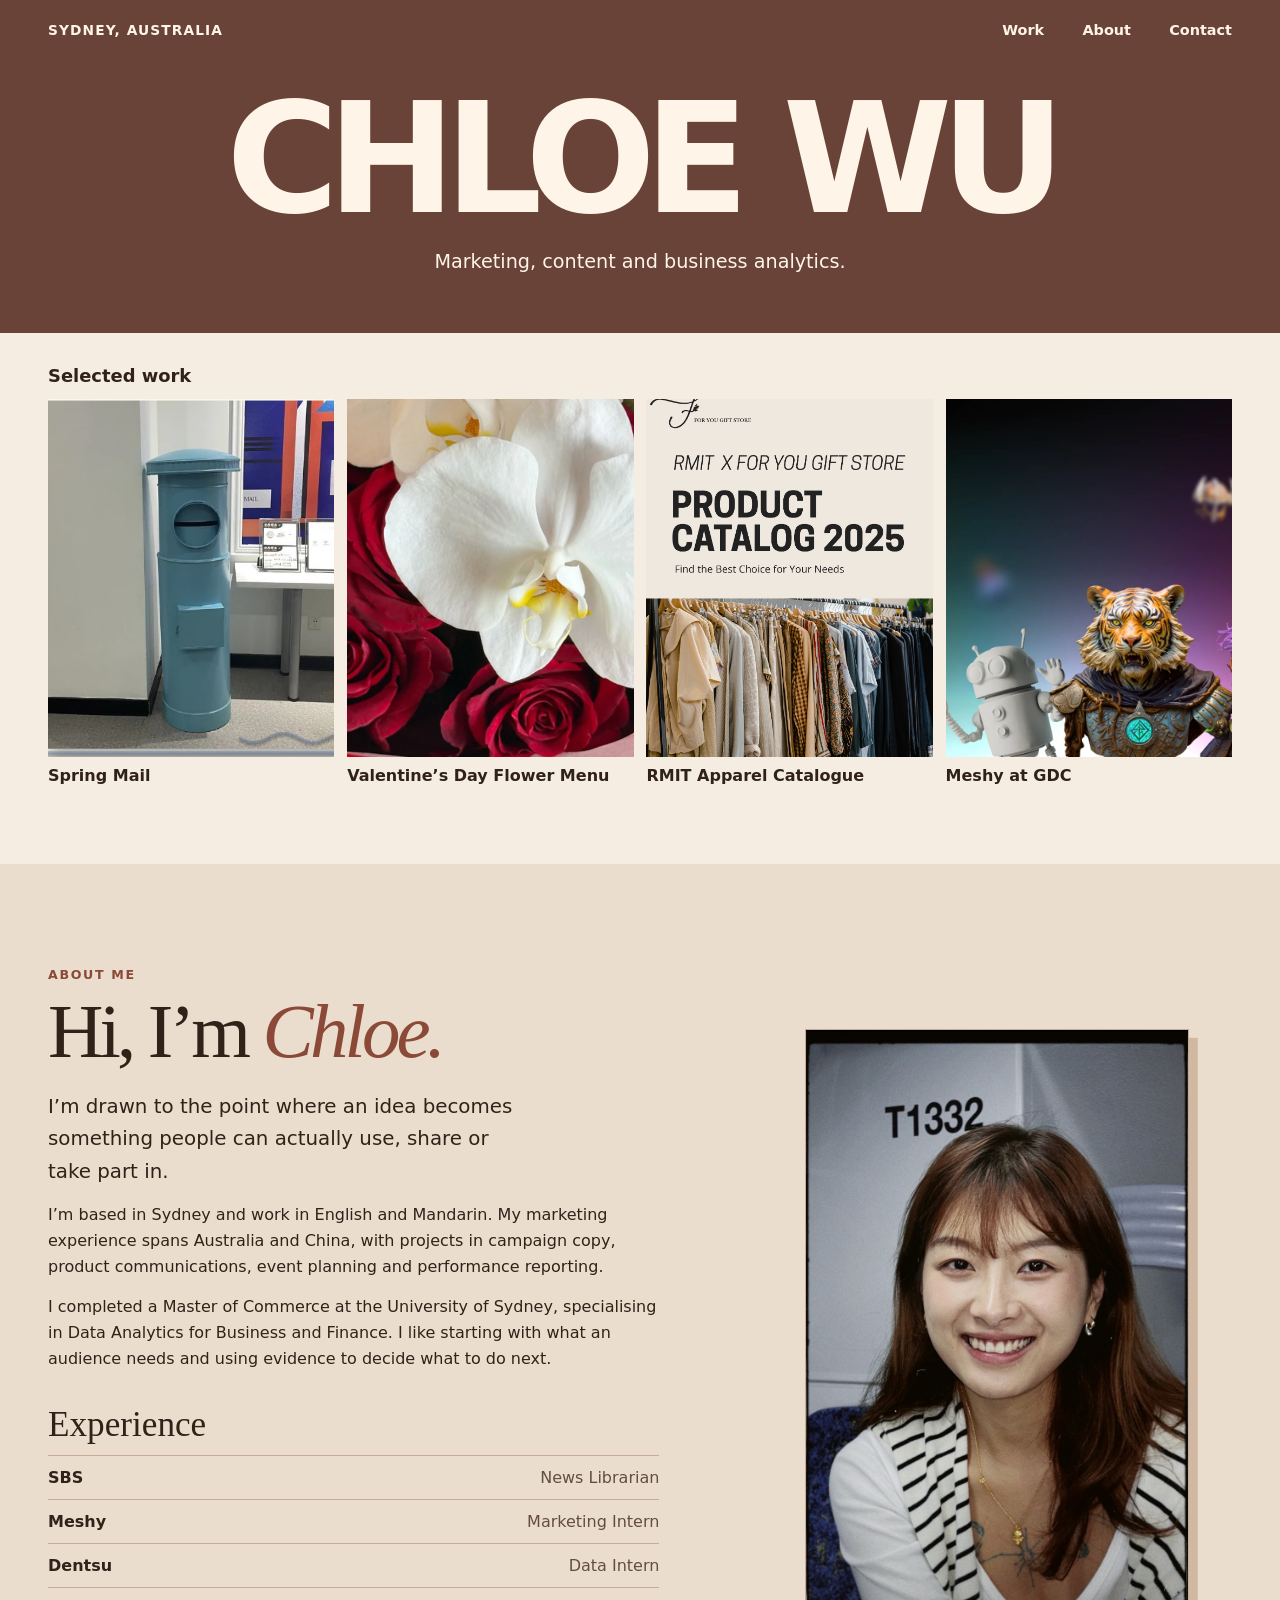
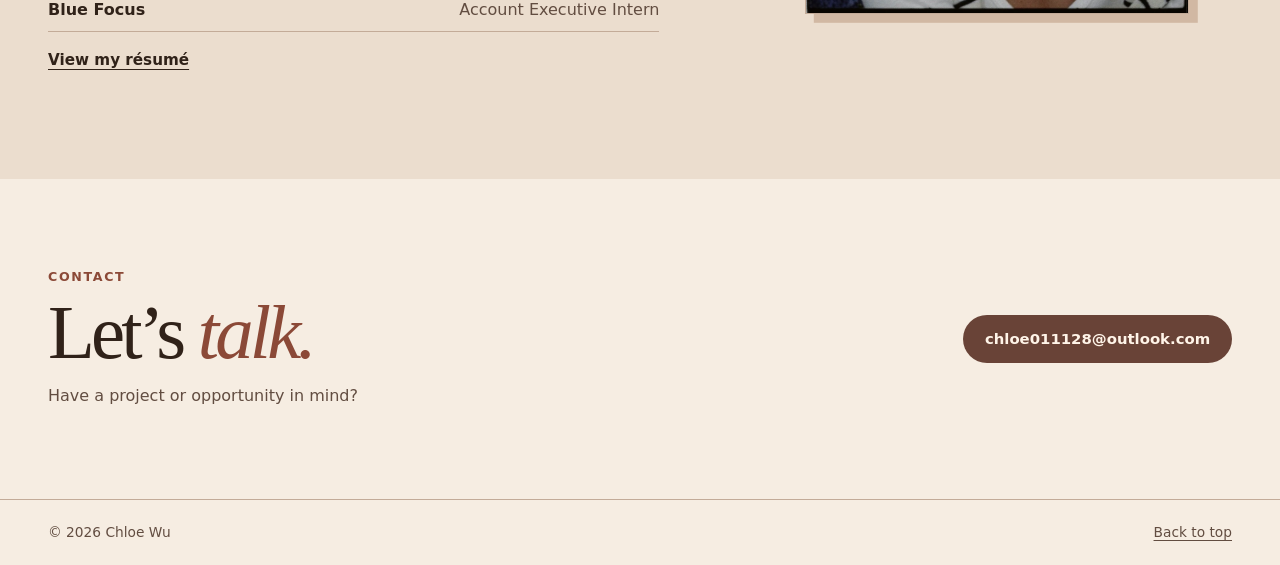
==== commit 82ee95dc: "Lead with project covers on the portfolio homepage" ====
--- a/index.html
+++ b/index.html
@@ -3,115 +3,66 @@
 <head>
   <meta charset="utf-8">
   <meta name="viewport" content="width=device-width, initial-scale=1">
-  <meta name="theme-color" content="#fdfad8">
+  <meta name="theme-color" content="#694337">
   <meta name="description" content="Selected work by Chloe Wu, a Sydney-based marketer working across campaign concepts, content and analytics.">
   <title>Chloe Wu | Marketing Portfolio</title>
   <link rel="icon" href="assets/icon.png">
-  <link rel="stylesheet" href="styles.css?v=20261127-2">
+  <link rel="stylesheet" href="styles.css?v=20261127-3">
 </head>
 <body>
   <a class="skip-link" href="#main">Skip to content</a>
-  <header class="site-header">
+  <header class="site-header home-header">
     <div class="shell header-inner">
-      <a class="wordmark" href="./" aria-label="Chloe Wu home">
-        <span class="seal" aria-hidden="true">CW</span> Chloe Wu
-      </a>
+      <p class="home-location">Sydney, Australia</p>
       <nav class="site-nav" aria-label="Main navigation">
         <a href="#work">Work</a>
         <a href="#about">About</a>
-        <a class="nav-contact" href="#contact">Get in touch</a>
+        <a href="#contact">Contact</a>
       </nav>
     </div>
   </header>
 
   <main id="main">
-    <section class="hero shell" aria-labelledby="hero-title">
-      <div class="hero-copy">
-        <p class="overline hero-location">Chloe Wu <span aria-hidden="true">/</span> Sydney, Australia</p>
-        <h1 id="hero-title">Marketing with<br><em>a human touch.</em></h1>
-        <p class="intro">I’m Chloe, a marketer with a background in business analytics. My work spans campaign concepts, content and reporting.</p>
-        <div class="hero-actions">
-          <a class="button button-primary" href="#work">Explore my work</a>
-          <a class="text-link" href="#about">More about me</a>
-        </div>
-      </div>
-      <div class="hero-art" aria-label="Details from two featured projects">
-        <a class="hero-flower" href="valentines.html" aria-label="View the Valentine’s Day Flower Menu case study">
-          <img src="assets/rose-detail.webp" alt="Close-up of deep red roses and a white orchid">
-        </a>
-        <a class="hero-postcard" href="spring-mail.html" aria-label="View the Spring Mail case study">
-          <img src="assets/spring-mailbox.webp" alt="The blue Spring Mail postbox installed at Blue Focus">
-          <span>Spring Mail <span aria-hidden="true">✦</span></span>
-        </a>
-        <span class="hero-sparkle" aria-hidden="true">✧</span>
-        <span class="hero-caption overline">Valentine’s Day Flower Menu</span>
+    <section class="hero" aria-labelledby="hero-title">
+      <div class="shell">
+        <h1 id="hero-title">Chloe Wu</h1>
+        <p>Marketing, content and business analytics.</p>
       </div>
     </section>
 
     <section class="work shell" id="work" aria-labelledby="work-title">
-      <div class="section-heading">
-        <h2 id="work-title">Selected <em>work.</em></h2>
-        <p>Campaigns, catalogues and live experiences.</p>
-      </div>
+      <h2 id="work-title">Selected work</h2>
       <div class="project-grid">
         <article class="project">
           <a class="project-link" href="spring-mail.html">
-            <div class="project-art art-spring">
-              <img class="spring-print" src="assets/spring-mailbox.webp" alt="" width="402" height="469" loading="lazy">
-              <div class="spring-print-copy" aria-hidden="true">Dear future me,<br><i>see you in autumn.</i><span>Spring Mail</span></div>
+            <div class="project-art">
+              <img class="project-cover" src="assets/spring-mailbox.webp" alt="" width="402" height="469">
             </div>
-            <div class="project-copy">
-              <p class="overline">Blue Focus <span aria-hidden="true">/</span> Campaign concept</p>
-              <h3>Spring Mail</h3>
-              <p>A postcard to your future self, brought to life as an office activation.</p>
-              <span class="project-action">View case study</span>
-            </div>
+            <h3>Spring Mail</h3>
           </a>
         </article>
         <article class="project">
           <a class="project-link" href="valentines.html">
-            <div class="project-art art-valentine">
-              <img class="valentine-detail" src="assets/rose-detail.webp" alt="" width="713" height="714" loading="lazy">
-              <img class="valentine-cover" src="assets/valentine-cover.webp" alt="" width="1201" height="1500" loading="lazy">
+            <div class="project-art">
+              <img class="project-cover" src="assets/rose-detail.webp" alt="" width="713" height="714">
             </div>
-            <div class="project-copy">
-              <p class="overline">For You Gift Store <span aria-hidden="true">/</span> Seasonal retail</p>
-              <h3>Valentine’s Day Flower Menu</h3>
-              <p>A seasonal product menu for comparing bouquet styles, colours and sizes.</p>
-              <span class="project-action">View case study</span>
-            </div>
+            <h3>Valentine’s Day Flower Menu</h3>
           </a>
         </article>
         <article class="project">
           <a class="project-link" href="catalogue.html">
-            <div class="project-art art-catalogue">
-              <img class="catalogue-cover" src="assets/catalogue-cover.webp" alt="" width="1061" height="1500" loading="lazy">
-              <img class="catalogue-inside" src="assets/catalogue-polos.webp" alt="" width="1061" height="1500" loading="lazy">
+            <div class="project-art">
+              <img class="project-cover project-cover-catalogue" src="assets/catalogue-cover.webp" alt="" width="1061" height="1500">
             </div>
-            <div class="project-copy">
-              <p class="overline">RMIT × For You Gift Store <span aria-hidden="true">/</span> Product catalogue</p>
-              <h3>RMIT Apparel Catalogue</h3>
-              <p>A 20-page guide to apparel options, garment specs and custom branding.</p>
-              <span class="project-action">View case study</span>
-            </div>
+            <h3>RMIT Apparel Catalogue</h3>
           </a>
         </article>
         <article class="project">
           <a class="project-link" href="meshy.html">
-            <div class="project-art art-meshy" aria-hidden="true">
-              <img class="meshy-artwork" src="assets/meshy-gdc-artwork.webp" width="1600" height="900" alt="" loading="lazy">
-              <div class="meshy-poster">
-                <img class="meshy-wordmark" src="assets/meshy-wordmark.svg" width="406" height="128" alt="" loading="lazy">
-                <p class="meshy-poster-title">GDC ’25</p>
-                <p class="overline">Booth S1527</p>
-              </div>
+            <div class="project-art">
+              <img class="project-cover project-cover-gdc" src="assets/meshy-gdc-artwork.webp" width="1600" height="900" alt="">
             </div>
-            <div class="project-copy">
-              <p class="overline">Meshy <span aria-hidden="true">/</span> Event marketing</p>
-              <h3>Meshy at GDC</h3>
-              <p>Booth design and hands-on 3D demos at GDC 2025.</p>
-              <span class="project-action">View case study</span>
-            </div>
+            <h3>Meshy at GDC</h3>
           </a>
         </article>
       </div>
--- a/styles.css
+++ b/styles.css
@@ -1,16 +1,15 @@
 :root {
   color-scheme: light;
-  --background: #fdfad8;
-  --background-glow: #fff5b1;
-  --text: #303916;
-  --muted: #555630;
-  --accent: #4d5b1b;
-  --highlight: #fff24d;
-  --highlight-hover: #f7e63d;
-  --line: #b5af75;
-  --control-line: #81751d;
-  --paper: #f1efbc;
-  --ink: #2b3318;
+  --background: #f6ede2;
+  --text: #302219;
+  --muted: #624d41;
+  --accent: #8b4937;
+  --hero: #694337;
+  --hero-ink: #fff4e8;
+  --hero-hover: #58372e;
+  --line: #c3ab98;
+  --paper: #ebddce;
+  --ink: #302219;
   --serif: "Instrument Serif", "Baskerville", "Palatino Linotype", "Book Antiqua", Georgia, serif;
   --sans: "DM Sans", "Avenir Next", Avenir, system-ui, sans-serif;
   font-family: var(--sans);
@@ -22,7 +21,7 @@
 body {
   margin: 0;
   color: var(--text);
-  background: var(--background) radial-gradient(ellipse 60rem 37rem at 85% 0%, var(--background-glow), transparent) no-repeat;
+  background: var(--background);
 }
 img { display: block; width: 100%; height: auto; }
 a { color: inherit; text-underline-offset: .25em; }
@@ -53,19 +52,20 @@
 }
 .skip-link:focus { transform: none; }
 
-.site-header { border-bottom: 1px solid var(--line); }
+.site-header { background: var(--hero); color: var(--hero-ink); }
 .header-inner, .footer-inner {
   display: flex;
   align-items: center;
   justify-content: space-between;
-  min-height: 5.2rem;
   gap: 1rem;
 }
+.header-inner { min-height: 3.8rem; }
+.home-location { font-size: .86rem; font-weight: 650; letter-spacing: .08em; text-transform: uppercase; }
 .wordmark {
   display: inline-flex;
   align-items: center;
   gap: .7rem;
-  color: var(--text);
+  color: inherit;
   white-space: nowrap;
   font-family: var(--serif);
   font-size: 1.65rem;
@@ -76,9 +76,8 @@
   width: 2rem;
   height: 2rem;
   place-items: center;
-  border: 1px solid var(--accent);
+  border: 1px solid currentColor;
   border-radius: 50%;
-  color: var(--accent);
   font-size: .83rem;
   letter-spacing: -.09em;
   padding-right: .08em;
@@ -86,43 +85,30 @@
 .site-nav { display: flex; align-items: center; gap: clamp(1rem, 3vw, 2.5rem); }
 .site-nav a {
   padding-block: .65rem;
-  color: var(--muted);
+  color: inherit;
   white-space: nowrap;
   text-decoration: none;
   font-size: .9rem;
   font-weight: 550;
 }
-.site-nav a:hover, .site-nav a[aria-current] { color: var(--text); text-decoration: underline; }
-.site-nav .nav-contact {
-  padding: .63rem 1.12rem;
-  border: 1px solid var(--control-line);
-  border-radius: 2rem;
-  color: var(--text);
-}
-.site-nav .nav-contact:hover { border-color: var(--accent); color: var(--accent); text-decoration: none; }
+.site-nav a:hover, .site-nav a[aria-current] { text-decoration: underline; }
 
 .hero {
-  display: grid;
-  grid-template-columns: 1.22fr 1fr;
-  align-items: center;
-  gap: clamp(1.25rem, 4.7vw, 4.5rem);
-  padding-block: clamp(3.7rem, 7.2vw, 7rem) clamp(3.4rem, 6.4vw, 6rem);
-}
-.hero-location { margin-bottom: 1.5rem; }
+  padding-block: clamp(.9rem, 2.4vw, 2.1rem) clamp(1.7rem, 4.3vw, 3.75rem);
+  background: var(--hero);
+  color: var(--hero-ink);
+  text-align: center;
+}
 .hero h1 {
-  font-family: var(--serif);
-  font-size: clamp(3.25rem, 7.3vw, 7rem);
-  line-height: .9;
-  letter-spacing: -.06em;
-}
-.hero h1 em { white-space: nowrap; }
-.hero-copy .intro {
-  max-width: 29rem;
-  margin-top: 1.7rem;
-  color: var(--muted);
-  font-size: 1.05rem;
-}
-.hero-actions, .case-actions {
+  font-size: clamp(3rem, 12vw, 11.1rem);
+  font-weight: 800;
+  line-height: .87;
+  letter-spacing: -.075em;
+  word-spacing: .02em;
+  text-transform: uppercase;
+}
+.hero p { margin-top: clamp(.7rem, 1.75vw, 1.3rem); font-size: clamp(1rem, 1.8vw, 1.2rem); }
+.case-actions {
   display: flex;
   align-items: center;
   flex-wrap: wrap;
@@ -143,96 +129,47 @@
   font-weight: 700;
   transition: background-color .2s, border-color .2s;
 }
-.button-primary { color: var(--ink); background: var(--highlight); border-color: var(--control-line); }
-.button-primary:hover { background: var(--highlight-hover); }
-.button-secondary { border-color: var(--control-line); color: var(--text); }
-.button-secondary:hover { border-color: var(--accent); background: var(--background-glow); }
+.button-primary { color: var(--hero-ink); background: var(--hero); }
+.button-primary:hover { background: var(--hero-hover); }
+.button-secondary { border-color: var(--accent); color: var(--text); }
+.button-secondary:hover { background: var(--paper); }
 .text-link { display: inline-block; padding-block: .45rem; font-size: .95rem; font-weight: 600; }
 .text-link:hover { color: var(--accent); }
 
-.hero-art { position: relative; isolation: isolate; aspect-ratio: 1.12; }
-.hero-art::before {
-  position: absolute;
-  inset: 2% 6% 10% 15%;
-  z-index: -1;
-  border: 1px solid var(--line);
-  background: var(--highlight);
-  content: "";
-}
-.hero-flower {
-  position: absolute;
-  inset: 0 0 10% 22%;
-  overflow: hidden;
-  display: block;
-  background: #6b203b;
-}
-.hero-flower img { height: 100%; object-fit: cover; transition: transform .45s; }
-.hero-flower:hover img { transform: scale(1.04); }
-.hero-postcard {
-  position: absolute;
-  left: 0;
-  bottom: 8%;
-  display: block;
-  width: 34%;
-  padding: 3%;
-  transform: rotate(-9deg);
-  background: #f2e8df;
-  color: #392b38;
-  box-shadow: 0 10px 30px #39321540;
-  text-decoration: none;
-  transition: transform .22s;
-}
-.hero-postcard:hover { transform: rotate(-5deg) translateY(-.25rem); }
-.hero-postcard img { aspect-ratio: 1.13; object-fit: cover; object-position: 50% 42%; }
-.hero-postcard span { display: block; padding-top: .5em; font-family: var(--serif); font-style: italic; font-size: clamp(.85rem, 2vw, 1.35rem); }
-.hero-postcard span span { float: right; font-family: var(--sans); font-style: normal; font-size: .65em; }
-.hero-caption { position: absolute; right: 0; bottom: 0; color: var(--muted); font-size: .68rem; }
-.hero-sparkle { position: absolute; top: 7%; left: 4%; color: var(--accent); font-size: clamp(1.8rem, 4.2vw, 3.85rem); line-height: 1; }
-
-.work { padding-bottom: clamp(3.6rem, 8vw, 7rem); border-top: 1px solid var(--line); scroll-margin-top: 1.25rem; }
-.section-heading {
-  display: flex;
-  justify-content: space-between;
-  align-items: baseline;
-  gap: 1.25rem;
-  padding-block: 2rem 1.8rem;
-}
-.section-heading h2, .about h2, .contact h2 {
+.work { padding-block: clamp(1.3rem, 2.5vw, 2.1rem) clamp(3rem, 6vw, 5.4rem); }
+.work h2 { margin-bottom: .85rem; font-size: 1.12rem; font-weight: 750; }
+.about h2, .contact h2 {
   font-family: var(--serif);
   font-size: clamp(3.15rem, 6vw, 5.55rem);
   line-height: .99;
   letter-spacing: -.05em;
 }
-.section-heading > p { color: var(--muted); }
-.project-grid { display: grid; grid-template-columns: repeat(2, minmax(0, 1fr)); gap: 2.8rem 1.5rem; }
-.project { min-width: 0; }
-.project-link {
-  display: flex;
-  flex-direction: column;
-  height: 100%;
-  border-bottom: 1px solid var(--line);
-  text-decoration: none;
-}
+.project-grid { display: grid; grid-template-columns: repeat(4, minmax(0, 1fr)); gap: 1.45rem .8rem; }
+.project-link { display: grid; gap: .55rem; text-decoration: none; }
+.project-link h3 { font-size: 1rem; font-weight: 700; line-height: 1.3; }
+.project-link:hover h3 { text-decoration: underline; }
 .project-art {
   position: relative;
   isolation: isolate;
   overflow: hidden;
   aspect-ratio: 1.68;
-  background: #4c3845;
-}
-.project-art > img, .project-art > div { transition: transform .35s; }
-.project-link:hover .project-art > :first-child { transform: scale(1.045) rotate(var(--art-tilt, 0deg)); }
+  background: var(--paper);
+}
+.project-link .project-art { aspect-ratio: 4 / 5; }
+.project-cover { height: 100%; object-fit: cover; transition: transform .3s; }
+.project-cover-catalogue { object-position: 50% 23%; }
+.project-cover-gdc { object-position: 82% 50%; }
+.project-link:hover .project-cover { transform: scale(1.035); }
 .art-spring { background: #bac5c0; }
 .spring-print {
   position: absolute;
-  --art-tilt: -7deg;
   top: -6%;
   left: 12%;
   width: 36%;
   height: 113%;
   object-fit: cover;
   border: .45rem solid #f3eddb;
-  transform: rotate(var(--art-tilt));
+  transform: rotate(-7deg);
   box-shadow: 0 10px 24px #2f47494d;
 }
 .spring-print-copy {
@@ -272,7 +209,7 @@
   width: 44%;
   box-shadow: 0 11px 24px #33231570;
 }
-.catalogue-cover { --art-tilt: -9deg; left: 11%; top: 11%; z-index: 1; transform: rotate(var(--art-tilt)); }
+.catalogue-cover { left: 11%; top: 11%; z-index: 1; transform: rotate(-9deg); }
 .catalogue-inside { left: 46%; top: 5%; transform: rotate(10deg); }
 .art-meshy {
   --meshy-lime: #c5f955;
@@ -315,11 +252,6 @@
   background: #161a14;
   color: var(--meshy-lime);
 }
-.project-copy { display: grid; grid-template-rows: auto auto 1fr auto; flex: 1; align-items: start; gap: .44rem; padding-block: 1.1rem 1.25rem; }
-.project-copy h3 { font-family: var(--serif); font-size: clamp(1.85rem, 3vw, 2.75rem); line-height: 1.02; letter-spacing: -.035em; }
-.project-copy > p:not(.overline) { color: var(--muted); }
-.project-action { justify-self: start; margin-top: .45rem; font-size: .88rem; font-weight: 650; color: var(--accent); text-decoration: underline; text-underline-offset: .23em; }
-.project-link:hover .project-action { color: var(--text); }
 
 .about { background: var(--paper); color: var(--ink); }
 .about-inner {
@@ -337,7 +269,7 @@
   justify-self: center;
   width: min(100%, 24rem);
   border: 1px solid var(--line);
-  box-shadow: .55rem .55rem 0 #d8d38f;
+  box-shadow: .55rem .55rem 0 #d1b8a3;
 }
 .experience { grid-column: 1; }
 .experience h3 { font-family: var(--serif); font-size: 2.2rem; margin-bottom: .65rem; }
@@ -440,21 +372,15 @@
 
 @media (max-width: 60rem) {
   .shell { width: calc(100% - 4rem); }
-  .hero { gap: 1.5rem; }
-  .hero h1 { font-size: clamp(3.35rem, 7.5vw, 5.3rem); }
+}
+@media (max-width: 52rem) {
+  .project-grid { grid-template-columns: repeat(2, minmax(0, 1fr)); }
 }
 @media (max-width: 44rem) {
   .shell { width: calc(100% - 2.5rem); }
-  .header-inner { min-height: 4.4rem; }
-  .hero { grid-template-columns: 1fr; gap: 2.25rem; padding-block: 3.3rem 2.7rem; }
-  .hero h1 { font-size: clamp(3.25rem, 11.4vw, 5.5rem); }
-  .hero-copy .intro { margin-top: 1.15rem; }
-  .hero-art { width: min(100%, 30rem); justify-self: center; }
-  .section-heading { display: block; padding-block: 1.55rem 1.3rem; }
-  .section-heading p { margin-top: .55rem; }
-  .project-grid, .about-inner, .case-content { grid-template-columns: 1fr; }
+  .project-link .project-art { aspect-ratio: 4 / 3; }
+  .about-inner, .case-content { grid-template-columns: 1fr; }
   .about-portrait { grid-area: auto; width: min(100%, 19rem); }
-  .project-grid { gap: 2.2rem; }
   .spring-print-copy { font-size: clamp(1.3rem, 4.5vw, 2.4rem); }
   .case-main { padding-top: 1.25rem; }
   .case-header { padding-block: 1.5rem; }
@@ -472,12 +398,11 @@
 @media (max-width: 25rem) {
   .shell { width: calc(100% - 1.8rem); }
   .site-nav { gap: .65rem; }
-  .site-nav .nav-contact { border: 0; padding-inline: 0; }
+  .home-header .header-inner { gap: .45rem; flex-wrap: wrap; }
+  .home-location { font-size: .74rem; }
   .wordmark { font-size: 1.32rem; gap: .42rem; }
   .seal { width: 1.65rem; height: 1.65rem; font-size: .73rem; }
   .site-nav a { font-size: .85rem; }
-  .hero h1 { font-size: clamp(2.8rem, 12.5vw, 3.45rem); }
-  .hero-caption { letter-spacing: .075em; }
 }
 @media (prefers-reduced-motion: reduce) {
   *, *::before, *::after { scroll-behavior: auto !important; transition: none !important; }
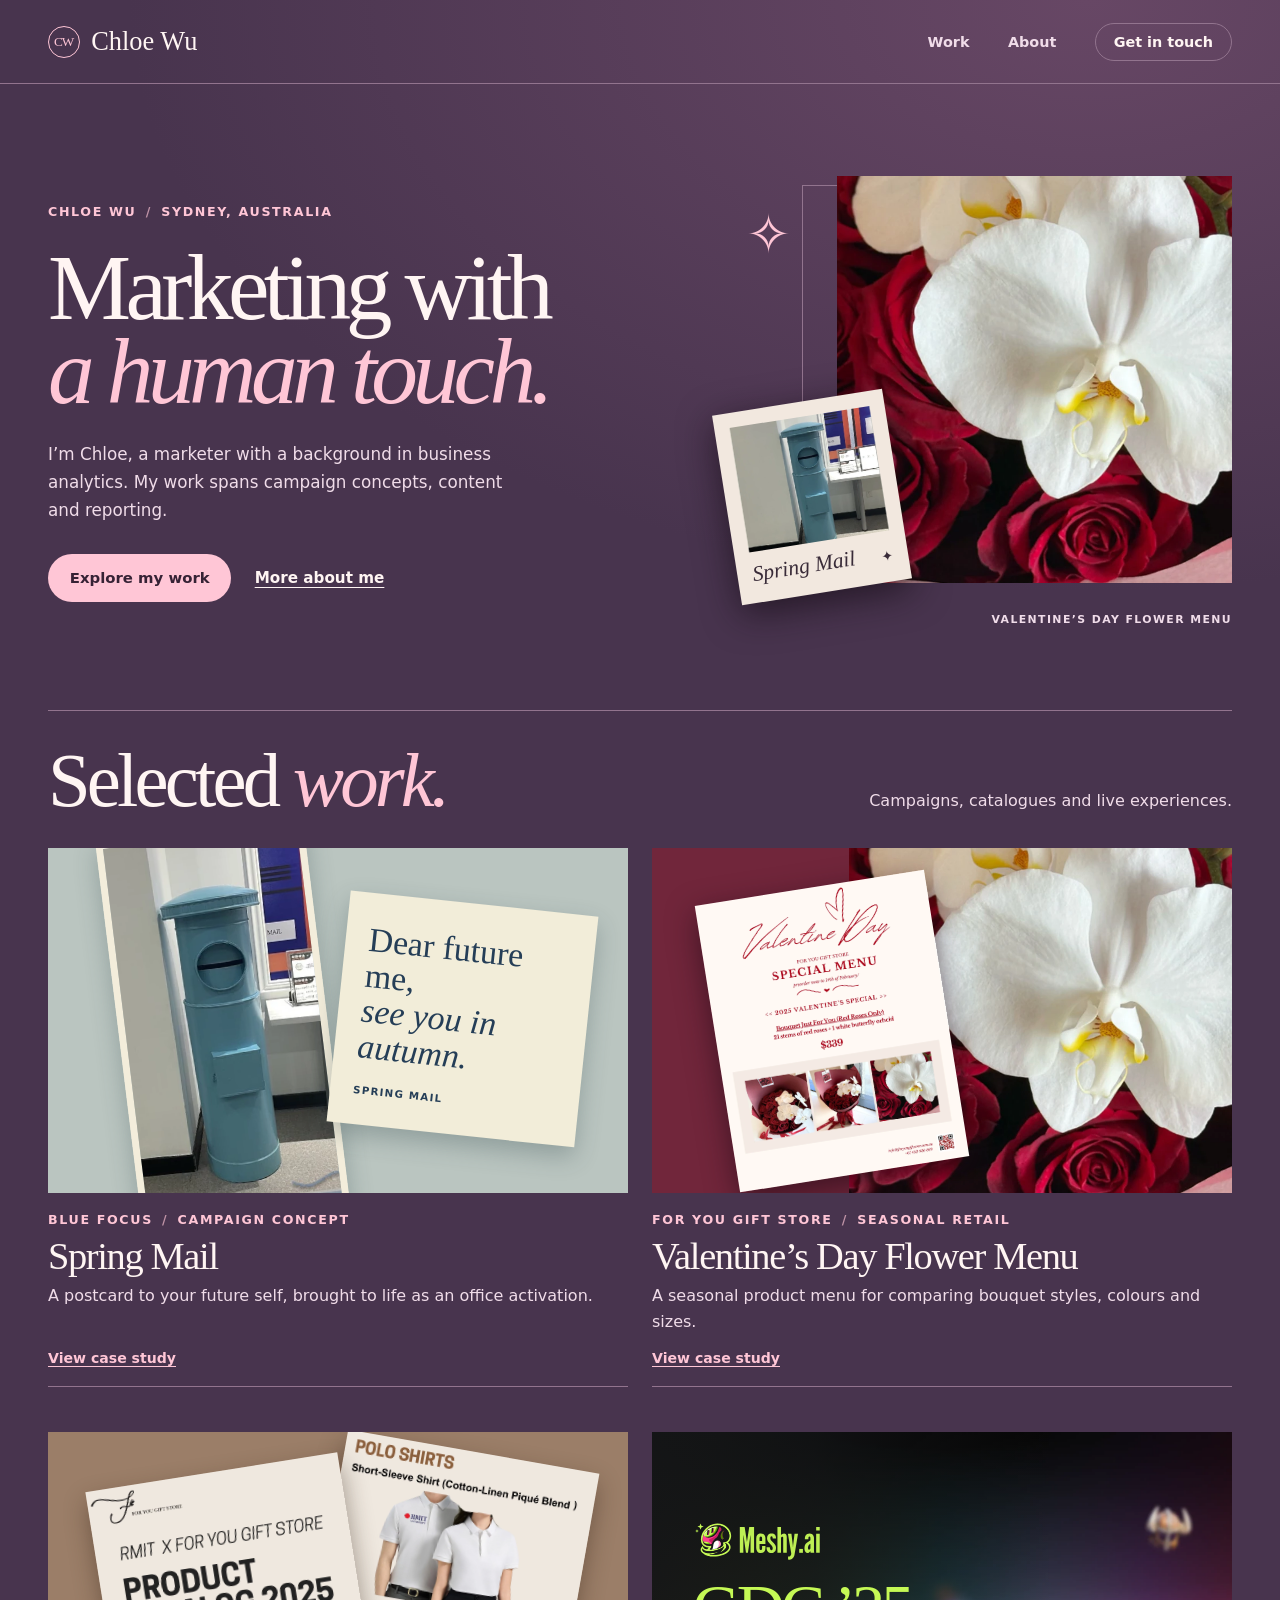
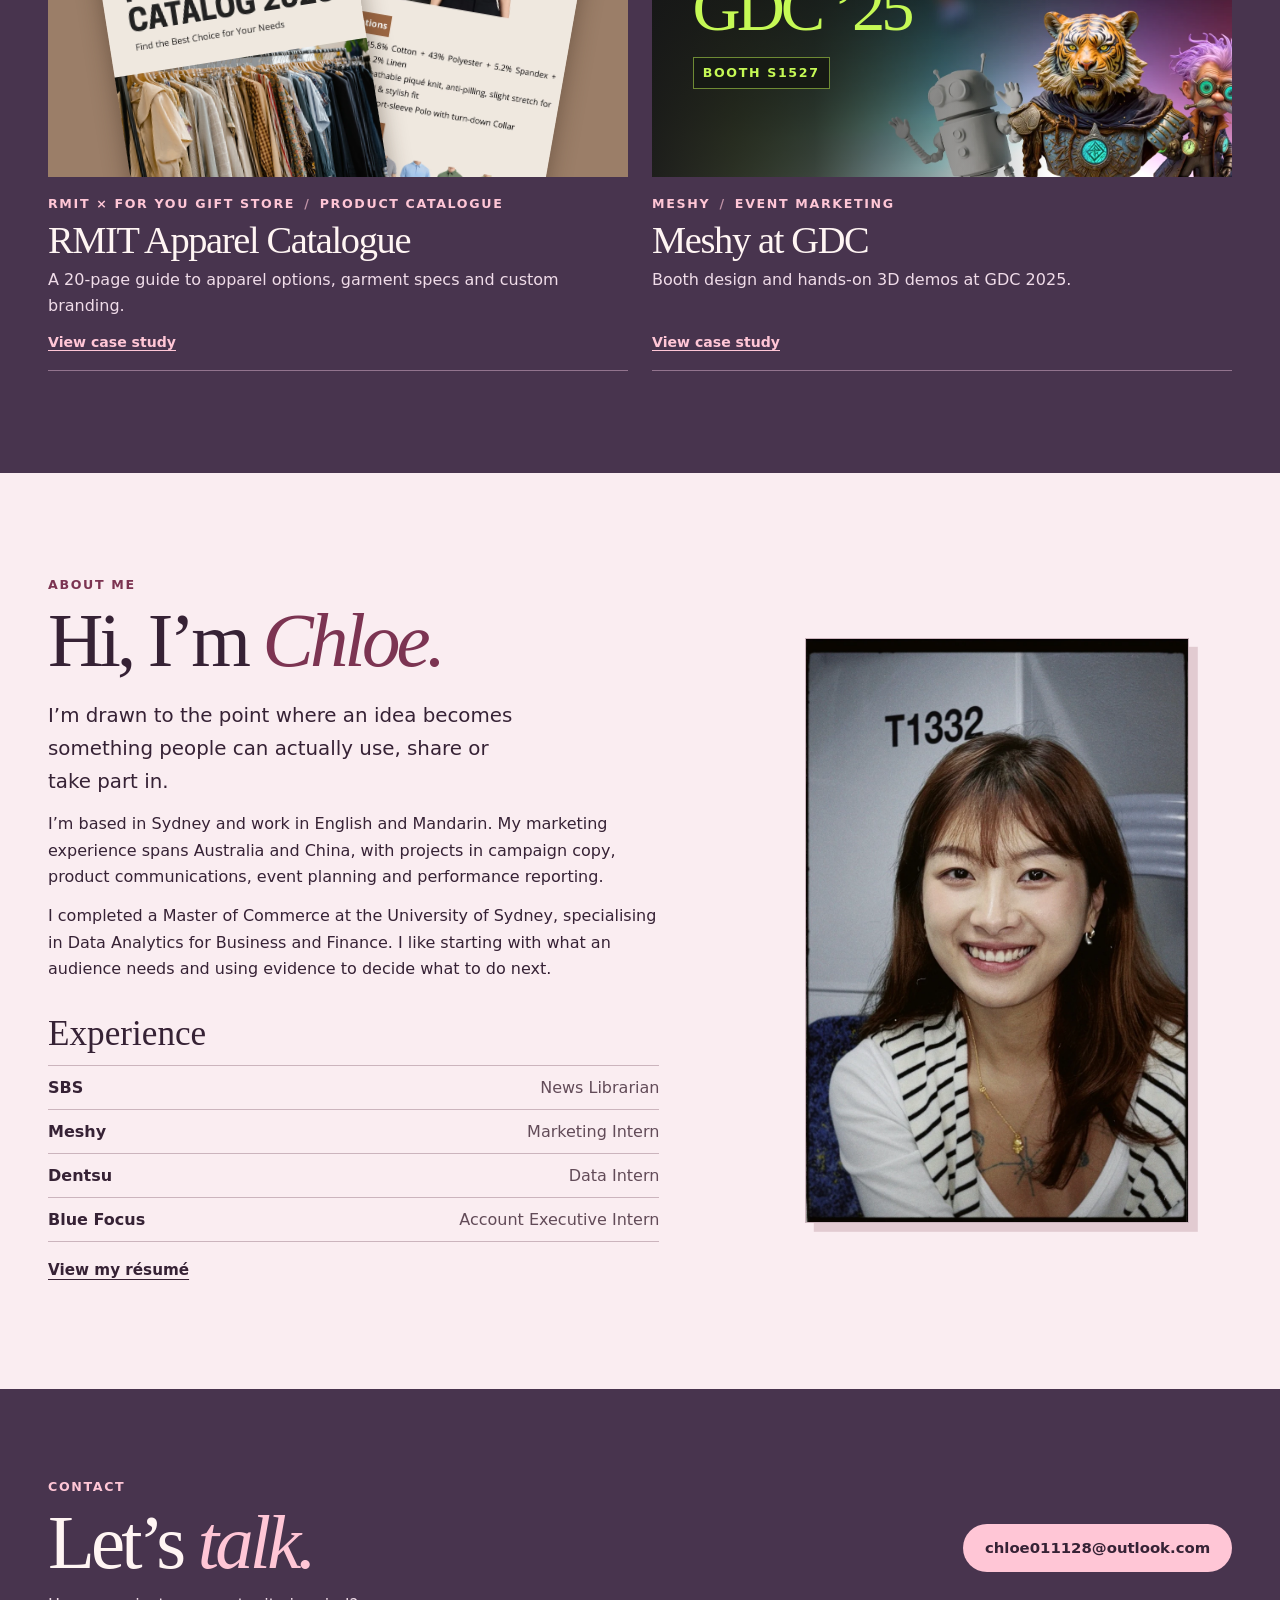
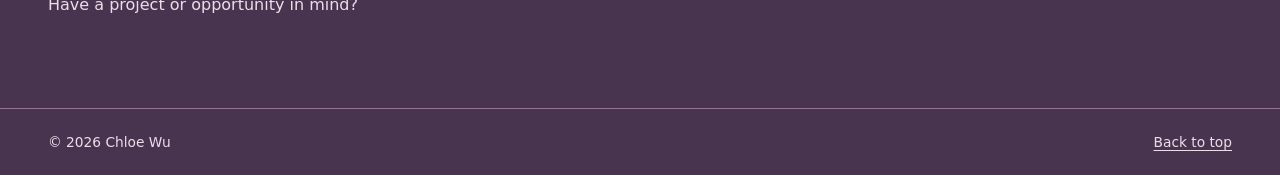
==== commit b1b6a7e6: "Restore the purple and pink portfolio design" ====
--- a/index.html
+++ b/index.html
@@ -3,66 +3,115 @@
 <head>
   <meta charset="utf-8">
   <meta name="viewport" content="width=device-width, initial-scale=1">
-  <meta name="theme-color" content="#694337">
+  <meta name="theme-color" content="#48344e">
   <meta name="description" content="Selected work by Chloe Wu, a Sydney-based marketer working across campaign concepts, content and analytics.">
   <title>Chloe Wu | Marketing Portfolio</title>
   <link rel="icon" href="assets/icon.png">
-  <link rel="stylesheet" href="styles.css?v=20261127-3">
+  <link rel="stylesheet" href="styles.css?v=20261127-4">
 </head>
 <body>
   <a class="skip-link" href="#main">Skip to content</a>
-  <header class="site-header home-header">
+  <header class="site-header">
     <div class="shell header-inner">
-      <p class="home-location">Sydney, Australia</p>
+      <a class="wordmark" href="./" aria-label="Chloe Wu home">
+        <span class="seal" aria-hidden="true">CW</span> Chloe Wu
+      </a>
       <nav class="site-nav" aria-label="Main navigation">
         <a href="#work">Work</a>
         <a href="#about">About</a>
-        <a href="#contact">Contact</a>
+        <a class="nav-contact" href="#contact">Get in touch</a>
       </nav>
     </div>
   </header>
 
   <main id="main">
-    <section class="hero" aria-labelledby="hero-title">
-      <div class="shell">
-        <h1 id="hero-title">Chloe Wu</h1>
-        <p>Marketing, content and business analytics.</p>
+    <section class="hero shell" aria-labelledby="hero-title">
+      <div class="hero-copy">
+        <p class="overline hero-location">Chloe Wu <span aria-hidden="true">/</span> Sydney, Australia</p>
+        <h1 id="hero-title">Marketing with<br><em>a human touch.</em></h1>
+        <p class="intro">I’m Chloe, a marketer with a background in business analytics. My work spans campaign concepts, content and reporting.</p>
+        <div class="hero-actions">
+          <a class="button button-primary" href="#work">Explore my work</a>
+          <a class="text-link" href="#about">More about me</a>
+        </div>
+      </div>
+      <div class="hero-art" aria-label="Details from two featured projects">
+        <a class="hero-flower" href="valentines.html" aria-label="View the Valentine’s Day Flower Menu case study">
+          <img src="assets/rose-detail.webp" alt="Close-up of deep red roses and a white orchid">
+        </a>
+        <a class="hero-postcard" href="spring-mail.html" aria-label="View the Spring Mail case study">
+          <img src="assets/spring-mailbox.webp" alt="The blue Spring Mail postbox installed at Blue Focus">
+          <span>Spring Mail <span aria-hidden="true">✦</span></span>
+        </a>
+        <span class="hero-sparkle" aria-hidden="true">✧</span>
+        <span class="hero-caption overline">Valentine’s Day Flower Menu</span>
       </div>
     </section>
 
     <section class="work shell" id="work" aria-labelledby="work-title">
-      <h2 id="work-title">Selected work</h2>
+      <div class="section-heading">
+        <h2 id="work-title">Selected <em>work.</em></h2>
+        <p>Campaigns, catalogues and live experiences.</p>
+      </div>
       <div class="project-grid">
         <article class="project">
           <a class="project-link" href="spring-mail.html">
-            <div class="project-art">
-              <img class="project-cover" src="assets/spring-mailbox.webp" alt="" width="402" height="469">
+            <div class="project-art art-spring">
+              <img class="spring-print" src="assets/spring-mailbox.webp" alt="" width="402" height="469" loading="lazy">
+              <div class="spring-print-copy" aria-hidden="true">Dear future me,<br><i>see you in autumn.</i><span>Spring Mail</span></div>
             </div>
-            <h3>Spring Mail</h3>
+            <div class="project-copy">
+              <p class="overline">Blue Focus <span aria-hidden="true">/</span> Campaign concept</p>
+              <h3>Spring Mail</h3>
+              <p>A postcard to your future self, brought to life as an office activation.</p>
+              <span class="project-action">View case study</span>
+            </div>
           </a>
         </article>
         <article class="project">
           <a class="project-link" href="valentines.html">
-            <div class="project-art">
-              <img class="project-cover" src="assets/rose-detail.webp" alt="" width="713" height="714">
+            <div class="project-art art-valentine">
+              <img class="valentine-detail" src="assets/rose-detail.webp" alt="" width="713" height="714" loading="lazy">
+              <img class="valentine-cover" src="assets/valentine-cover.webp" alt="" width="1201" height="1500" loading="lazy">
             </div>
-            <h3>Valentine’s Day Flower Menu</h3>
+            <div class="project-copy">
+              <p class="overline">For You Gift Store <span aria-hidden="true">/</span> Seasonal retail</p>
+              <h3>Valentine’s Day Flower Menu</h3>
+              <p>A seasonal product menu for comparing bouquet styles, colours and sizes.</p>
+              <span class="project-action">View case study</span>
+            </div>
           </a>
         </article>
         <article class="project">
           <a class="project-link" href="catalogue.html">
-            <div class="project-art">
-              <img class="project-cover project-cover-catalogue" src="assets/catalogue-cover.webp" alt="" width="1061" height="1500">
+            <div class="project-art art-catalogue">
+              <img class="catalogue-cover" src="assets/catalogue-cover.webp" alt="" width="1061" height="1500" loading="lazy">
+              <img class="catalogue-inside" src="assets/catalogue-polos.webp" alt="" width="1061" height="1500" loading="lazy">
             </div>
-            <h3>RMIT Apparel Catalogue</h3>
+            <div class="project-copy">
+              <p class="overline">RMIT × For You Gift Store <span aria-hidden="true">/</span> Product catalogue</p>
+              <h3>RMIT Apparel Catalogue</h3>
+              <p>A 20-page guide to apparel options, garment specs and custom branding.</p>
+              <span class="project-action">View case study</span>
+            </div>
           </a>
         </article>
         <article class="project">
           <a class="project-link" href="meshy.html">
-            <div class="project-art">
-              <img class="project-cover project-cover-gdc" src="assets/meshy-gdc-artwork.webp" width="1600" height="900" alt="">
+            <div class="project-art art-meshy" aria-hidden="true">
+              <img class="meshy-artwork" src="assets/meshy-gdc-artwork.webp" width="1600" height="900" alt="" loading="lazy">
+              <div class="meshy-poster">
+                <img class="meshy-wordmark" src="assets/meshy-wordmark.svg" width="406" height="128" alt="" loading="lazy">
+                <p class="meshy-poster-title">GDC ’25</p>
+                <p class="overline">Booth S1527</p>
+              </div>
             </div>
-            <h3>Meshy at GDC</h3>
+            <div class="project-copy">
+              <p class="overline">Meshy <span aria-hidden="true">/</span> Event marketing</p>
+              <h3>Meshy at GDC</h3>
+              <p>Booth design and hands-on 3D demos at GDC 2025.</p>
+              <span class="project-action">View case study</span>
+            </div>
           </a>
         </article>
       </div>
--- a/styles.css
+++ b/styles.css
@@ -1,15 +1,13 @@
 :root {
-  color-scheme: light;
-  --background: #f6ede2;
-  --text: #302219;
-  --muted: #624d41;
-  --accent: #8b4937;
-  --hero: #694337;
-  --hero-ink: #fff4e8;
-  --hero-hover: #58372e;
-  --line: #c3ab98;
-  --paper: #ebddce;
-  --ink: #302219;
+  color-scheme: dark;
+  --background: #48344e;
+  --background-glow: #674765;
+  --text: #fff5f3;
+  --muted: #f0dce9;
+  --accent: #ffc6d6;
+  --line: #92748e;
+  --paper: #faedf1;
+  --ink: #362235;
   --serif: "Instrument Serif", "Baskerville", "Palatino Linotype", "Book Antiqua", Georgia, serif;
   --sans: "DM Sans", "Avenir Next", Avenir, system-ui, sans-serif;
   font-family: var(--sans);
@@ -21,7 +19,7 @@
 body {
   margin: 0;
   color: var(--text);
-  background: var(--background);
+  background: var(--background) radial-gradient(ellipse 60rem 37rem at 85% 0%, var(--background-glow), transparent) no-repeat;
 }
 img { display: block; width: 100%; height: auto; }
 a { color: inherit; text-underline-offset: .25em; }
@@ -52,20 +50,19 @@
 }
 .skip-link:focus { transform: none; }
 
-.site-header { background: var(--hero); color: var(--hero-ink); }
+.site-header { border-bottom: 1px solid var(--line); }
 .header-inner, .footer-inner {
   display: flex;
   align-items: center;
   justify-content: space-between;
+  min-height: 5.2rem;
   gap: 1rem;
 }
-.header-inner { min-height: 3.8rem; }
-.home-location { font-size: .86rem; font-weight: 650; letter-spacing: .08em; text-transform: uppercase; }
 .wordmark {
   display: inline-flex;
   align-items: center;
   gap: .7rem;
-  color: inherit;
+  color: var(--text);
   white-space: nowrap;
   font-family: var(--serif);
   font-size: 1.65rem;
@@ -76,8 +73,9 @@
   width: 2rem;
   height: 2rem;
   place-items: center;
-  border: 1px solid currentColor;
+  border: 1px solid var(--accent);
   border-radius: 50%;
+  color: var(--accent);
   font-size: .83rem;
   letter-spacing: -.09em;
   padding-right: .08em;
@@ -85,30 +83,43 @@
 .site-nav { display: flex; align-items: center; gap: clamp(1rem, 3vw, 2.5rem); }
 .site-nav a {
   padding-block: .65rem;
-  color: inherit;
+  color: var(--muted);
   white-space: nowrap;
   text-decoration: none;
   font-size: .9rem;
   font-weight: 550;
 }
-.site-nav a:hover, .site-nav a[aria-current] { text-decoration: underline; }
+.site-nav a:hover, .site-nav a[aria-current] { color: var(--text); text-decoration: underline; }
+.site-nav .nav-contact {
+  padding: .63rem 1.12rem;
+  border: 1px solid var(--line);
+  border-radius: 2rem;
+  color: var(--text);
+}
+.site-nav .nav-contact:hover { border-color: var(--accent); color: var(--accent); text-decoration: none; }
 
 .hero {
-  padding-block: clamp(.9rem, 2.4vw, 2.1rem) clamp(1.7rem, 4.3vw, 3.75rem);
-  background: var(--hero);
-  color: var(--hero-ink);
-  text-align: center;
-}
+  display: grid;
+  grid-template-columns: 1.22fr 1fr;
+  align-items: center;
+  gap: clamp(1.25rem, 4.7vw, 4.5rem);
+  padding-block: clamp(3.7rem, 7.2vw, 7rem) clamp(3.4rem, 6.4vw, 6rem);
+}
+.hero-location { margin-bottom: 1.5rem; }
 .hero h1 {
-  font-size: clamp(3rem, 12vw, 11.1rem);
-  font-weight: 800;
-  line-height: .87;
-  letter-spacing: -.075em;
-  word-spacing: .02em;
-  text-transform: uppercase;
-}
-.hero p { margin-top: clamp(.7rem, 1.75vw, 1.3rem); font-size: clamp(1rem, 1.8vw, 1.2rem); }
-.case-actions {
+  font-family: var(--serif);
+  font-size: clamp(3.25rem, 7.3vw, 7rem);
+  line-height: .9;
+  letter-spacing: -.06em;
+}
+.hero h1 em { white-space: nowrap; }
+.hero-copy .intro {
+  max-width: 29rem;
+  margin-top: 1.7rem;
+  color: var(--muted);
+  font-size: 1.05rem;
+}
+.hero-actions, .case-actions {
   display: flex;
   align-items: center;
   flex-wrap: wrap;
@@ -129,47 +140,95 @@
   font-weight: 700;
   transition: background-color .2s, border-color .2s;
 }
-.button-primary { color: var(--hero-ink); background: var(--hero); }
-.button-primary:hover { background: var(--hero-hover); }
-.button-secondary { border-color: var(--accent); color: var(--text); }
-.button-secondary:hover { background: var(--paper); }
+.button-primary { color: var(--ink); background: var(--accent); }
+.button-primary:hover { background: #ffdae3; }
+.button-secondary { border-color: var(--line); color: var(--text); }
+.button-secondary:hover { border-color: var(--accent); background: var(--background-glow); }
 .text-link { display: inline-block; padding-block: .45rem; font-size: .95rem; font-weight: 600; }
 .text-link:hover { color: var(--accent); }
 
-.work { padding-block: clamp(1.3rem, 2.5vw, 2.1rem) clamp(3rem, 6vw, 5.4rem); }
-.work h2 { margin-bottom: .85rem; font-size: 1.12rem; font-weight: 750; }
-.about h2, .contact h2 {
+.hero-art { position: relative; isolation: isolate; aspect-ratio: 1.12; }
+.hero-art::before {
+  position: absolute;
+  inset: 2% 6% 10% 15%;
+  z-index: -1;
+  border: 1px solid var(--line);
+  content: "";
+}
+.hero-flower {
+  position: absolute;
+  inset: 0 0 10% 22%;
+  overflow: hidden;
+  display: block;
+  background: #6b203b;
+}
+.hero-flower img { height: 100%; object-fit: cover; transition: transform .45s; }
+.hero-flower:hover img { transform: scale(1.04); }
+.hero-postcard {
+  position: absolute;
+  left: 0;
+  bottom: 8%;
+  display: block;
+  width: 34%;
+  padding: 3%;
+  transform: rotate(-9deg);
+  background: #f2e8df;
+  color: #392b38;
+  box-shadow: 0 10px 36px #140b13aa;
+  text-decoration: none;
+  transition: transform .22s;
+}
+.hero-postcard:hover { transform: rotate(-5deg) translateY(-.25rem); }
+.hero-postcard img { aspect-ratio: 1.13; object-fit: cover; object-position: 50% 42%; }
+.hero-postcard span { display: block; padding-top: .5em; font-family: var(--serif); font-style: italic; font-size: clamp(.85rem, 2vw, 1.35rem); }
+.hero-postcard span span { float: right; font-family: var(--sans); font-style: normal; font-size: .65em; }
+.hero-caption { position: absolute; right: 0; bottom: 0; color: var(--muted); font-size: .68rem; }
+.hero-sparkle { position: absolute; top: 7%; left: 4%; color: var(--accent); font-size: clamp(1.8rem, 4.2vw, 3.85rem); line-height: 1; }
+
+.work { padding-bottom: clamp(3.6rem, 8vw, 7rem); border-top: 1px solid var(--line); scroll-margin-top: 1.25rem; }
+.section-heading {
+  display: flex;
+  justify-content: space-between;
+  align-items: baseline;
+  gap: 1.25rem;
+  padding-block: 2rem 1.8rem;
+}
+.section-heading h2, .about h2, .contact h2 {
   font-family: var(--serif);
   font-size: clamp(3.15rem, 6vw, 5.55rem);
   line-height: .99;
   letter-spacing: -.05em;
 }
-.project-grid { display: grid; grid-template-columns: repeat(4, minmax(0, 1fr)); gap: 1.45rem .8rem; }
-.project-link { display: grid; gap: .55rem; text-decoration: none; }
-.project-link h3 { font-size: 1rem; font-weight: 700; line-height: 1.3; }
-.project-link:hover h3 { text-decoration: underline; }
+.section-heading > p { color: var(--muted); }
+.project-grid { display: grid; grid-template-columns: repeat(2, minmax(0, 1fr)); gap: 2.8rem 1.5rem; }
+.project { min-width: 0; }
+.project-link {
+  display: flex;
+  flex-direction: column;
+  height: 100%;
+  border-bottom: 1px solid var(--line);
+  text-decoration: none;
+}
 .project-art {
   position: relative;
   isolation: isolate;
   overflow: hidden;
   aspect-ratio: 1.68;
-  background: var(--paper);
-}
-.project-link .project-art { aspect-ratio: 4 / 5; }
-.project-cover { height: 100%; object-fit: cover; transition: transform .3s; }
-.project-cover-catalogue { object-position: 50% 23%; }
-.project-cover-gdc { object-position: 82% 50%; }
-.project-link:hover .project-cover { transform: scale(1.035); }
+  background: #4c3845;
+}
+.project-art > img, .project-art > div { transition: transform .35s; }
+.project-link:hover .project-art > :first-child { transform: scale(1.045) rotate(var(--art-tilt, 0deg)); }
 .art-spring { background: #bac5c0; }
 .spring-print {
   position: absolute;
+  --art-tilt: -7deg;
   top: -6%;
   left: 12%;
   width: 36%;
   height: 113%;
   object-fit: cover;
   border: .45rem solid #f3eddb;
-  transform: rotate(-7deg);
+  transform: rotate(var(--art-tilt));
   box-shadow: 0 10px 24px #2f47494d;
 }
 .spring-print-copy {
@@ -209,7 +268,7 @@
   width: 44%;
   box-shadow: 0 11px 24px #33231570;
 }
-.catalogue-cover { left: 11%; top: 11%; z-index: 1; transform: rotate(-9deg); }
+.catalogue-cover { --art-tilt: -9deg; left: 11%; top: 11%; z-index: 1; transform: rotate(var(--art-tilt)); }
 .catalogue-inside { left: 46%; top: 5%; transform: rotate(10deg); }
 .art-meshy {
   --meshy-lime: #c5f955;
@@ -252,6 +311,11 @@
   background: #161a14;
   color: var(--meshy-lime);
 }
+.project-copy { display: grid; grid-template-rows: auto auto 1fr auto; flex: 1; align-items: start; gap: .44rem; padding-block: 1.1rem 1.25rem; }
+.project-copy h3 { font-family: var(--serif); font-size: clamp(1.85rem, 3vw, 2.75rem); line-height: 1.02; letter-spacing: -.035em; }
+.project-copy > p:not(.overline) { color: var(--muted); }
+.project-action { justify-self: start; margin-top: .45rem; font-size: .88rem; font-weight: 650; color: var(--accent); text-decoration: underline; text-underline-offset: .23em; }
+.project-link:hover .project-action { color: var(--text); }
 
 .about { background: var(--paper); color: var(--ink); }
 .about-inner {
@@ -260,6 +324,7 @@
   gap: 2rem clamp(2rem, 8vw, 8rem);
   padding-block: clamp(3.4rem, 8vw, 7rem);
 }
+.about .overline, .about em, .about .text-link:hover { color: #7c3452; }
 .about h2 { margin-block: .55rem 1.3rem; }
 .about p + p { margin-top: .8rem; }
 .about .about-lede { font-size: 1.24rem; max-width: 30rem; }
@@ -268,15 +333,15 @@
   align-self: center;
   justify-self: center;
   width: min(100%, 24rem);
-  border: 1px solid var(--line);
-  box-shadow: .55rem .55rem 0 #d1b8a3;
+  border: 1px solid #cbb4bd;
+  box-shadow: .55rem .55rem 0 #e2cbd1;
 }
 .experience { grid-column: 1; }
 .experience h3 { font-family: var(--serif); font-size: 2.2rem; margin-bottom: .65rem; }
-.experience dl { border-top: 1px solid var(--line); }
-.experience dl div { display: flex; justify-content: space-between; align-items: baseline; gap: .8rem; padding: .75rem 0; border-bottom: 1px solid var(--line); }
+.experience dl { border-top: 1px solid #cbb4bd; }
+.experience dl div { display: flex; justify-content: space-between; align-items: baseline; gap: .8rem; padding: .75rem 0; border-bottom: 1px solid #cbb4bd; }
 .experience dt { font-weight: 700; }
-.experience dd { text-align: right; color: var(--muted); }
+.experience dd { text-align: right; color: #624b58; }
 .experience .text-link { margin-top: .75rem; }
 
 .contact { display: flex; align-items: center; justify-content: space-between; flex-wrap: wrap; gap: 1.4rem; padding-block: clamp(3.3rem, 7vw, 6rem); }
@@ -372,15 +437,21 @@
 
 @media (max-width: 60rem) {
   .shell { width: calc(100% - 4rem); }
-}
-@media (max-width: 52rem) {
-  .project-grid { grid-template-columns: repeat(2, minmax(0, 1fr)); }
+  .hero { gap: 1.5rem; }
+  .hero h1 { font-size: clamp(3.35rem, 7.5vw, 5.3rem); }
 }
 @media (max-width: 44rem) {
   .shell { width: calc(100% - 2.5rem); }
-  .project-link .project-art { aspect-ratio: 4 / 3; }
-  .about-inner, .case-content { grid-template-columns: 1fr; }
+  .header-inner { min-height: 4.4rem; }
+  .hero { grid-template-columns: 1fr; gap: 2.25rem; padding-block: 3.3rem 2.7rem; }
+  .hero h1 { font-size: clamp(3.25rem, 11.4vw, 5.5rem); }
+  .hero-copy .intro { margin-top: 1.15rem; }
+  .hero-art { width: min(100%, 30rem); justify-self: center; }
+  .section-heading { display: block; padding-block: 1.55rem 1.3rem; }
+  .section-heading p { margin-top: .55rem; }
+  .project-grid, .about-inner, .case-content { grid-template-columns: 1fr; }
   .about-portrait { grid-area: auto; width: min(100%, 19rem); }
+  .project-grid { gap: 2.2rem; }
   .spring-print-copy { font-size: clamp(1.3rem, 4.5vw, 2.4rem); }
   .case-main { padding-top: 1.25rem; }
   .case-header { padding-block: 1.5rem; }
@@ -398,11 +469,12 @@
 @media (max-width: 25rem) {
   .shell { width: calc(100% - 1.8rem); }
   .site-nav { gap: .65rem; }
-  .home-header .header-inner { gap: .45rem; flex-wrap: wrap; }
-  .home-location { font-size: .74rem; }
+  .site-nav .nav-contact { border: 0; padding-inline: 0; }
   .wordmark { font-size: 1.32rem; gap: .42rem; }
   .seal { width: 1.65rem; height: 1.65rem; font-size: .73rem; }
   .site-nav a { font-size: .85rem; }
+  .hero h1 { font-size: clamp(2.8rem, 12.5vw, 3.45rem); }
+  .hero-caption { letter-spacing: .075em; }
 }
 @media (prefers-reduced-motion: reduce) {
   *, *::before, *::after { scroll-behavior: auto !important; transition: none !important; }
